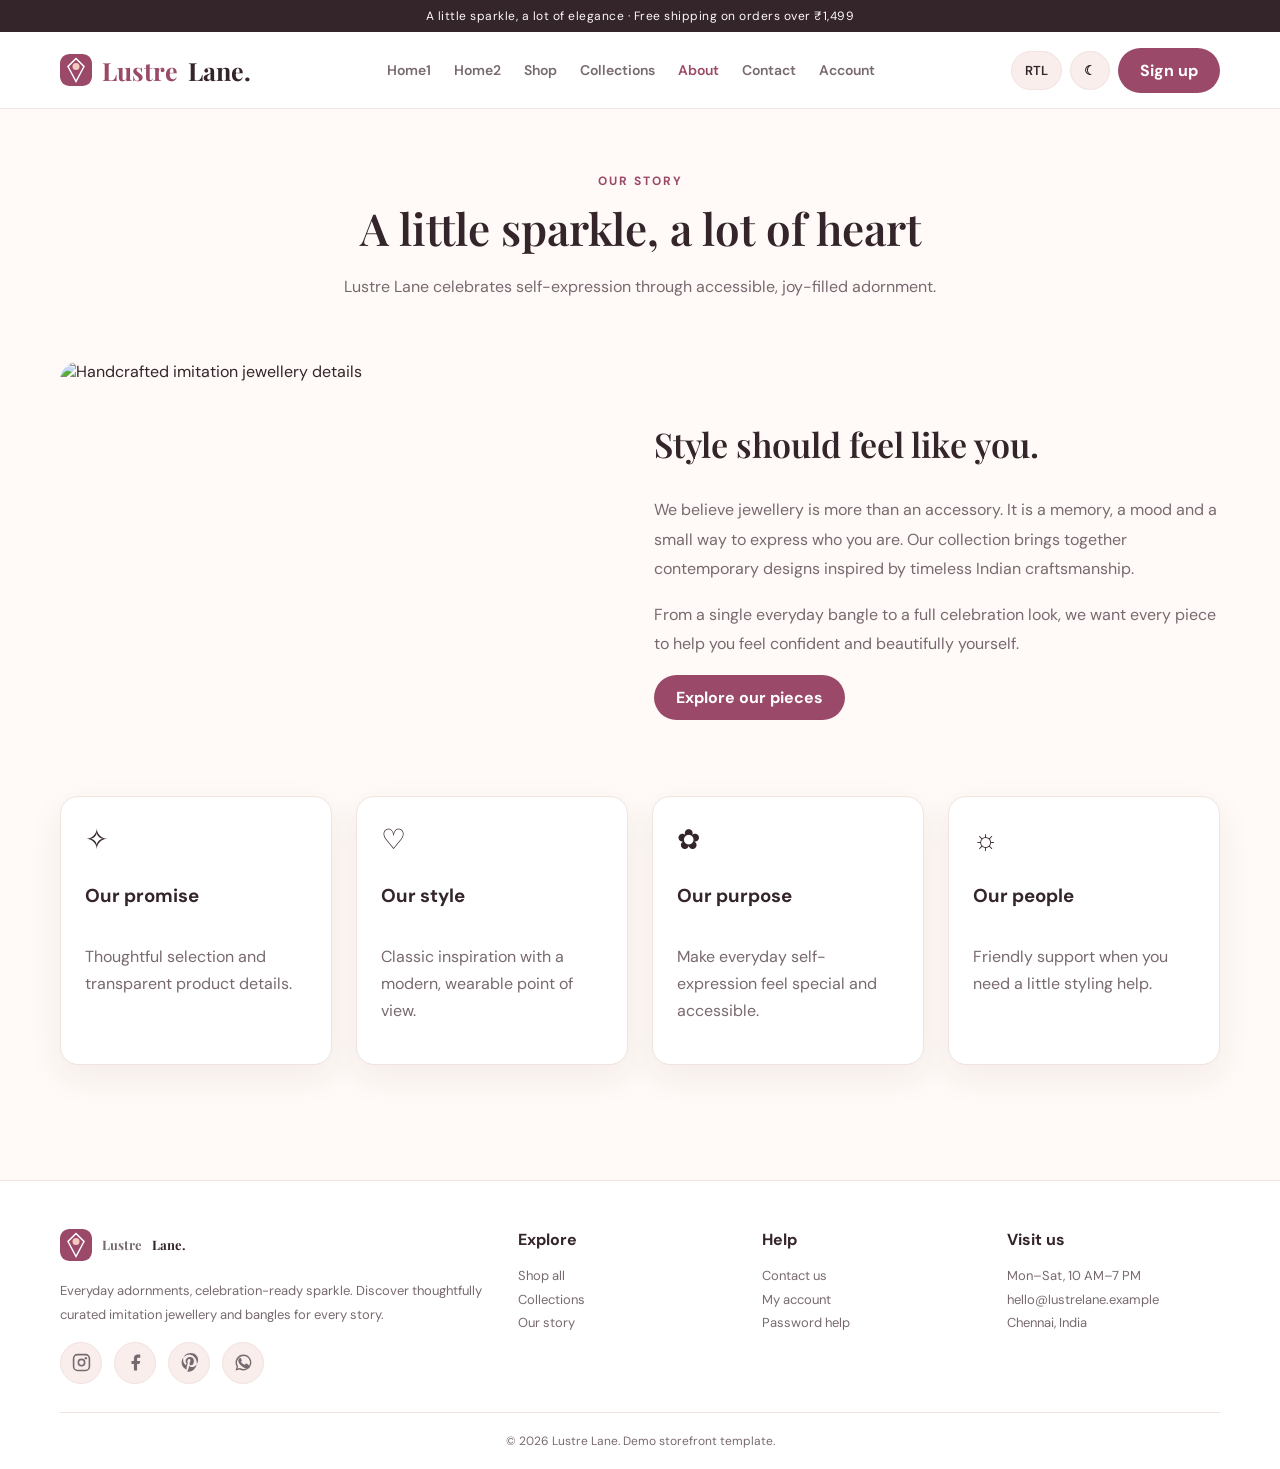
==== about.html @ f087c74b "Update storefront: fix images, uniform CTA alignment, brand logo in nav/footer, dedicated auth pages" ====
<!doctype html>
<html lang="en" dir="ltr">
<head>
  <meta charset="utf-8">
  <meta name="viewport" content="width=device-width,initial-scale=1">
  <meta name="description" content="Lustre Lane imitation jewellery and bangles boutique">
  <title>About | Lustre Lane</title>
  <link rel="icon" href="assets/favicon.svg" type="image/svg+xml">
  <link rel="stylesheet" href="assets/style.css">
  <script defer src="assets/app.js"></script>
</head>
<body>
  <div class="topbar">A little sparkle, a lot of elegance · Free shipping on orders over ₹1,499</div>
  
  <header class="navbar">
    <div class="container navinner">
      <a class="logo" href="index.html">
        <img src="assets/favicon.svg" alt="Lustre Lane logo" class="brandlogo">Lustre <span>Lane.</span>
      </a>
      <nav class="navlinks">
        <a class="" href="index.html">Home1</a>
        <a class="" href="home2.html">Home2</a>
        <a class="" href="shop.html">Shop</a>
        <a class="" href="collections.html">Collections</a>
        <a class="active" href="about.html">About</a>
        <a class="" href="contact.html">Contact</a>
        <a href="login.html">Account</a>
      </nav>
      <div class="navtools">
        <button class="iconbtn" onclick="toggleRTL()" data-rtl-label>RTL</button>
        <button class="iconbtn" onclick="toggleTheme()" aria-label="Toggle theme" data-theme-icon>☾</button>
        <a class="btn" href="signup.html">Sign up</a>
      </div>
    </div>
  </header>

  <div class="pagehead container">
    <span class="eyebrow">Our story</span>
    <h1>A little sparkle, a lot of heart</h1>
    <p>Lustre Lane celebrates self-expression through accessible, joy-filled adornment.</p>
  </div>

  <main class="container section" style="padding-top:10px;">
    <div class="contentgrid">
      <img src="https://images.unsplash.com/photo-1596944924616-7b38e7cfac36?auto=format&fit=crop&w=1000&q=85" alt="Handcrafted imitation jewellery details">
      <div class="copy">
        <h2 style="font:600 34px 'Playfair Display'">Style should feel like you.</h2>
        <p>We believe jewellery is more than an accessory. It is a memory, a mood and a small way to express who you are. Our collection brings together contemporary designs inspired by timeless Indian craftsmanship.</p>
        <p>From a single everyday bangle to a full celebration look, we want every piece to help you feel confident and beautifully yourself.</p>
        <a class="btn" href="shop.html">Explore our pieces</a>
      </div>
    </div>

    <div class="features" style="margin-top:45px">
      <div class="feature">
        <div class="emoji">✧</div>
        <h3>Our promise</h3>
        <p>Thoughtful selection and transparent product details.</p>
      </div>
      <div class="feature">
        <div class="emoji">♡</div>
        <h3>Our style</h3>
        <p>Classic inspiration with a modern, wearable point of view.</p>
      </div>
      <div class="feature">
        <div class="emoji">✿</div>
        <h3>Our purpose</h3>
        <p>Make everyday self-expression feel special and accessible.</p>
      </div>
      <div class="feature">
        <div class="emoji">☼</div>
        <h3>Our people</h3>
        <p>Friendly support when you need a little styling help.</p>
      </div>
    </div>
  </main>

  <footer class="footer">
    <div class="container">
      <div class="footergrid">
        <div>
          <a class="logo" href="index.html">
            <img src="assets/favicon.svg" alt="Lustre Lane logo" class="brandlogo">Lustre <span>Lane.</span>
          </a>
          <p>Everyday adornments, celebration-ready sparkle. Discover thoughtfully curated imitation jewellery and bangles for every story.</p>
          <div class="social-icons" style="margin-top:16px;">
            <a class="social-icon-btn" href="https://instagram.com" target="_blank" rel="noopener" aria-label="Instagram" title="Instagram">
              <svg viewBox="0 0 24 24"><rect x="2" y="2" width="20" height="20" rx="5" ry="5" fill="none" stroke="currentColor" stroke-width="2"/><circle cx="12" cy="12" r="4" fill="none" stroke="currentColor" stroke-width="2"/><circle cx="17.5" cy="6.5" r="1.5" fill="currentColor"/></svg>
            </a>
            <a class="social-icon-btn" href="https://facebook.com" target="_blank" rel="noopener" aria-label="Facebook" title="Facebook">
              <svg viewBox="0 0 24 24"><path d="M18 2h-3a5 5 0 0 0-5 5v3H7v4h3v8h4v-8h3l1-4h-4V7a1 1 0 0 1 1-1h3z"/></svg>
            </a>
            <a class="social-icon-btn" href="https://pinterest.com" target="_blank" rel="noopener" aria-label="Pinterest" title="Pinterest">
              <svg viewBox="0 0 24 24"><path d="M12 2a10 10 0 0 0-3.6 19.3c-.1-.8-.2-2.1 0-3l1.4-6s-.4-.7-.4-1.8c0-1.7 1-3 2.2-3 1 0 1.5.8 1.5 1.8 0 1-.7 2.6-1 4-.3 1.2.6 2.2 1.8 2.2 2.1 0 3.7-2.2 3.7-5.5 0-2.9-2.1-4.9-5-4.9-3.4 0-5.5 2.5-5.5 5.2 0 1 .4 2.1 1 2.7.1.1.1.2.1.3-.1.4-.3 1.3-.4 1.5-.1.3-.3.4-.6.3-2-.9-3.2-3.8-3.2-6.2 0-4.6 3.4-8.8 9.7-8.8 5.1 0 9.1 3.6 9.1 8.5 0 5.1-3.2 9.2-7.7 9.2-1.5 0-2.9-.8-3.4-1.7l-.9 3.5c-.3 1.3-1.2 2.9-1.8 3.9A10 10 0 1 0 12 2z"/></svg>
            </a>
            <a class="social-icon-btn" href="https://whatsapp.com" target="_blank" rel="noopener" aria-label="WhatsApp" title="WhatsApp">
              <svg viewBox="0 0 24 24"><path d="M17.5 14.4c-.3-.2-1.8-.9-2.1-1-.3-.1-.5-.2-.7.2-.2.3-.8 1-.9 1.2-.2.2-.3.2-.6.1s-1.3-.5-2.5-1.5c-.9-.8-1.5-1.8-1.7-2.1-.2-.3 0-.5.1-.6.1-.1.3-.3.4-.5.1-.2.2-.3.3-.5.1-.2 0-.4 0-.5s-.7-1.7-1-2.3c-.3-.6-.5-.5-.7-.5h-.6c-.2 0-.6.1-.9.4s-1.2 1.2-1.2 2.9c0 1.7 1.2 3.4 1.4 3.6.2.2 2.4 3.7 5.9 5.2.8.4 1.5.6 2 .7.8.3 1.6.2 2.2.1.7-.1 2.1-.9 2.4-1.7.3-.8.3-1.6.2-1.7-.1-.2-.3-.3-.6-.5z"/><path d="M12 2a10 10 0 0 0-8.6 15.1L2 22l5-1.3A10 10 0 1 0 12 2zm0 18.2a8.2 8.2 0 0 1-4.2-1.2l-.3-.2-3.1.8.8-3-.2-.3A8.2 8.2 0 1 1 12 20.2z"/></svg>
            </a>
          </div>
        </div>
        <div>
          <h4>Explore</h4>
          <p><a href="shop.html">Shop all</a><br><a href="collections.html">Collections</a><br><a href="about.html">Our story</a></p>
        </div>
        <div>
          <h4>Help</h4>
          <p><a href="contact.html">Contact us</a><br><a href="login.html">My account</a><br><a href="forgot-password.html">Password help</a></p>
        </div>
        <div>
          <h4>Visit us</h4>
          <p>Mon–Sat, 10 AM–7 PM<br>hello@lustrelane.example<br>Chennai, India</p>
        </div>
      </div>
      <div class="copyright">© 2026 Lustre Lane. Demo storefront template.</div>
    </div>
  </footer>
</body>
</html>
---- assets/style.css ----
@import url('https://fonts.googleapis.com/css2?family=DM+Sans:wght@400;500;600;700&family=Playfair+Display:wght@500;600;700&display=swap');

:root {
  --bg: #fffaf7;
  --surface: #ffffff;
  --text: #34252b;
  --muted: #786970;
  --brand: #9b4968;
  --brand2: #d18b78;
  --line: #f0e3e0;
  --soft: #f9eeeb;
  --shadow: 0 12px 35px #5b283012;
}

[data-theme="dark"] {
  --bg: #171316;
  --surface: #241d22;
  --text: #fff3f0;
  --muted: #c7b6bd;
  --brand: #e39ab5;
  --brand2: #e7ad91;
  --line: #40323a;
  --soft: #33262e;
  --shadow: 0 12px 35px #00000050;
}

* {
  box-sizing: border-box;
}

html {
  scroll-behavior: smooth;
}

body {
  margin: 0;
  background: var(--bg);
  color: var(--text);
  font-family: 'DM Sans', sans-serif;
  transition: background-color .25s, color .25s;
}

a {
  color: inherit;
  text-decoration: none;
}

img {
  max-width: 100%;
  display: block;
}

button, input, textarea, select {
  font: inherit;
}

button, .btn {
  cursor: pointer;
  border: 0;
  border-radius: 999px;
  padding: 12px 22px;
  background: var(--brand);
  color: white;
  font-weight: 700;
  display: inline-flex;
  align-items: center;
  justify-content: center;
  gap: 8px;
  transition: all .2s ease;
  text-decoration: none;
}

button:hover, .btn:hover {
  opacity: .93;
  transform: translateY(-1px);
}

.btn.alt {
  background: var(--soft);
  color: var(--text);
  border: 1px solid var(--line);
}

.btn.outline {
  background: transparent;
  color: var(--brand);
  border: 1px solid var(--brand);
}

.btn.outline:hover {
  background: var(--brand);
  color: white;
}

.btn.btn-sm {
  padding: 8px 18px;
  font-size: 13px;
}

.container {
  width: min(1160px, 92%);
  margin: auto;
}

.topbar {
  background: var(--text);
  color: var(--bg);
  text-align: center;
  padding: 8px;
  font-size: 12px;
  letter-spacing: .5px;
}

/* Navbar */
.navbar {
  position: sticky;
  top: 0;
  z-index: 10;
  background: var(--surface);
  border-bottom: 1px solid var(--line);
  backdrop-filter: blur(10px);
}

.navinner {
  min-height: 76px;
  display: flex;
  align-items: center;
  justify-content: space-between;
  gap: 20px;
}

.logo {
  font: 700 25px 'Playfair Display', serif;
  color: var(--brand);
  white-space: nowrap;
  display: inline-flex;
  align-items: center;
  gap: 10px;
  text-decoration: none;
}

.logo span {
  color: var(--text);
}

.brandlogo {
  width: 32px;
  height: 32px;
  border-radius: 8px;
  display: inline-block;
  vertical-align: middle;
  flex-shrink: 0;
  object-fit: contain;
}

.navlinks {
  display: flex;
  align-items: center;
  gap: 23px;
  flex-wrap: wrap;
}

.navlinks a {
  font-size: 14px;
  color: var(--muted);
  font-weight: 600;
  transition: color .2s;
}

.navlinks a:hover, .navlinks a.active {
  color: var(--brand);
}

.navtools {
  display: flex;
  gap: 8px;
  align-items: center;
}

.iconbtn {
  background: var(--soft);
  color: var(--text);
  border: 1px solid var(--line);
  padding: 10px 13px;
  border-radius: 999px;
  cursor: pointer;
  display: inline-flex;
  align-items: center;
  justify-content: center;
  font-weight: 600;
  font-size: 13px;
  transition: all .2s;
}

.iconbtn:hover {
  background: var(--brand);
  color: white;
  border-color: var(--brand);
}

/* Hero */
.hero {
  display: grid;
  grid-template-columns: 1.03fr .97fr;
  gap: 45px;
  align-items: center;
  padding: 62px 0;
}

.eyebrow {
  color: var(--brand);
  font-size: 12px;
  font-weight: 700;
  letter-spacing: 2px;
  text-transform: uppercase;
  display: inline-block;
}

.hero h1 {
  font: 600 clamp(42px, 5vw, 68px)/1.08 'Playfair Display', serif;
  margin: 15px 0;
}

.hero p {
  color: var(--muted);
  line-height: 1.8;
  max-width: 510px;
}

.heroimg {
  height: 520px;
  object-fit: cover;
  width: 100%;
  border-radius: 48% 48% 18px 18px;
  box-shadow: var(--shadow);
}

.heroactions {
  display: flex;
  gap: 12px;
  flex-wrap: wrap;
  margin-top: 25px;
}

.section {
  padding: 65px 0;
}

.sectionhead {
  text-align: center;
  margin-bottom: 32px;
}

.sectionhead h2, .pagehead h1 {
  font: 600 clamp(30px, 4vw, 44px) 'Playfair Display', serif;
  margin: 8px 0;
}

.sectionhead p, .pagehead p {
  color: var(--muted);
  line-height: 1.7;
}

/* Card Grids */
.categories, .products, .features, .testimonials {
  display: grid;
  grid-template-columns: repeat(4, 1fr);
  gap: 24px;
}

/* Base Card Styling with Uniform Flex Alignment */
.category, .product, .feature, .quote, .panel {
  background: var(--surface);
  border: 1px solid var(--line);
  border-radius: 18px;
  overflow: hidden;
  box-shadow: var(--shadow);
  display: flex;
  flex-direction: column;
  height: 100%;
  transition: transform .25s ease, box-shadow .25s ease, border-color .25s ease;
}

.category:hover, .product:hover, .feature:hover, .quote:hover {
  transform: translateY(-4px);
  box-shadow: 0 16px 36px #5b283018;
  border-color: color-mix(in srgb, var(--brand) 30%, var(--line));
}

[data-theme="dark"] .category:hover,
[data-theme="dark"] .product:hover,
[data-theme="dark"] .feature:hover,
[data-theme="dark"] .quote:hover {
  box-shadow: 0 16px 36px #00000060;
}

/* Category Card */
.category img {
  height: 220px;
  width: 100%;
  object-fit: cover;
  flex-shrink: 0;
}

.category div {
  padding: 20px;
  display: flex;
  flex-direction: column;
  flex: 1;
}

.category h3 {
  font: 600 20px 'Playfair Display', serif;
  margin: 0 0 8px;
  color: var(--text);
}

.category p {
  color: var(--muted);
  font-size: 13px;
  margin: 0 0 14px;
}

/* Product Card */
.product img {
  height: 240px;
  width: 100%;
  object-fit: cover;
  flex-shrink: 0;
}

.productbody {
  padding: 20px;
  display: flex;
  flex-direction: column;
  flex: 1;
}

.productbody .tag {
  align-self: flex-start;
  margin-bottom: 10px;
}

.productbody h3 {
  font: 600 19px 'Playfair Display', serif;
  margin: 0 0 6px;
  color: var(--text);
  line-height: 1.3;
  min-height: 48px;
}

.productbody p {
  color: var(--muted);
  font-size: 13px;
  margin: 0 0 14px;
  line-height: 1.5;
}

/* Uniform Card CTA Buttons */
.productfoot {
  margin-top: auto;
  display: flex;
  justify-content: space-between;
  align-items: center;
  padding-top: 14px;
  border-top: 1px solid var(--line);
  gap: 10px;
}

.price {
  color: var(--brand);
  font-weight: 700;
  font-size: 16px;
  margin: 0;
}

.card-cta, .productfoot .textlink, .productfoot .btn, .category .card-cta, .category p.card-cta {
  margin-top: auto;
  margin-bottom: 0;
  display: inline-flex;
  align-items: center;
  justify-content: center;
  gap: 6px;
  padding: 9px 18px;
  border-radius: 999px;
  background: var(--soft);
  color: var(--brand);
  border: 1px solid var(--line);
  font-size: 13px;
  font-weight: 700;
  white-space: nowrap;
  text-decoration: none;
  transition: all .2s ease;
  cursor: pointer;
  width: fit-content;
}

.card-cta:hover, .productfoot .textlink:hover, .productfoot .btn:hover, .category:hover .card-cta, .category:hover p.card-cta {
  background: var(--brand);
  color: #ffffff;
  border-color: var(--brand);
  transform: translateY(-1px);
}

.tag {
  font-size: 11px;
  font-weight: 700;
  background: var(--soft);
  color: var(--brand);
  padding: 5px 11px;
  border-radius: 30px;
  border: 1px solid var(--line);
}

.banner {
  padding: 55px;
  border-radius: 24px;
  background: linear-gradient(110deg, #6d344d, #b76e79);
  color: white;
  display: flex;
  align-items: center;
  justify-content: space-between;
  gap: 25px;
}

.banner p {
  color: #f8e9ec;
}

.banner .btn {
  background: white;
  color: #78384f;
}

.banner .btn:hover {
  background: #fdf5f6;
  color: #63253a;
}

.feature {
  padding: 24px;
}

.feature .emoji {
  font-size: 28px;
  margin-bottom: 6px;
}

.feature p, .quote p {
  color: var(--muted);
  line-height: 1.7;
}

.quote {
  padding: 24px;
}

.pagehead {
  text-align: center;
  padding: 60px 0 35px;
}

.contentgrid {
  display: grid;
  grid-template-columns: repeat(2, 1fr);
  gap: 28px;
  align-items: center;
}

.contentgrid img {
  height: 390px;
  width: 100%;
  object-fit: cover;
  border-radius: 20px;
}

.copy p {
  color: var(--muted);
  line-height: 1.85;
}

/* Authentication Page Dedicated Layout (No navbar/footer) */
.auth-page {
  min-height: 100vh;
  display: flex;
  flex-direction: column;
  justify-content: space-between;
  padding: 30px 20px;
}

.auth-nav {
  display: flex;
  align-items: center;
  justify-content: space-between;
  max-width: 560px;
  margin: 0 auto;
  width: 100%;
}

.auth-back-link {
  display: inline-flex;
  align-items: center;
  gap: 6px;
  color: var(--muted);
  font-size: 14px;
  font-weight: 600;
  padding: 6px 12px;
  border-radius: 999px;
  transition: all .2s;
}

.auth-back-link:hover {
  color: var(--brand);
  background: var(--soft);
}

.auth-center {
  width: 100%;
  max-width: 520px;
  margin: 20px auto;
}

.auth-brand-logo {
  text-align: center;
  margin-bottom: 24px;
}

.auth-brand-logo .logo {
  font-size: 28px;
}

.auth-brand-logo .brandlogo {
  width: 40px;
  height: 40px;
}

.auth-footer {
  text-align: center;
  color: var(--muted);
  font-size: 12px;
  padding-top: 15px;
}

/* Forms */
.formwrap {
  max-width: 520px;
  margin: 20px auto 75px;
  padding: 34px;
  background: var(--surface);
  border: 1px solid var(--line);
  border-radius: 20px;
  box-shadow: var(--shadow);
}

.formwrap h2 {
  font: 600 30px 'Playfair Display', serif;
  margin-top: 0;
  margin-bottom: 12px;
}

.field {
  margin: 16px 0;
}

.field label {
  display: block;
  font-size: 13px;
  font-weight: 700;
  margin-bottom: 7px;
}

.field input, .field textarea, .field select {
  width: 100%;
  padding: 13px 14px;
  border-radius: 10px;
  border: 1px solid var(--line);
  background: var(--bg);
  color: var(--text);
  outline: none;
  transition: border-color .2s, box-shadow .2s;
}

.field input:focus, .field textarea:focus, .field select:focus {
  border-color: var(--brand);
  box-shadow: 0 0 0 3px color-mix(in srgb, var(--brand) 15%, transparent);
}

.passwordbox {
  display: flex;
  position: relative;
}

.passwordbox input {
  padding-right: 54px;
}

.eye {
  position: absolute;
  right: 8px;
  top: 7px;
  padding: 7px 10px;
  background: transparent;
  color: var(--muted);
  border: 0;
  cursor: pointer;
}

[dir=rtl] .passwordbox input {
  padding-right: 14px;
  padding-left: 54px;
}

[dir=rtl] .eye {
  right: auto;
  left: 8px;
}

.formrow {
  display: flex;
  justify-content: space-between;
  align-items: center;
  gap: 10px;
  font-size: 13px;
  color: var(--muted);
}

.formwrap .btn {
  width: 100%;
  margin-top: 15px;
}

.formnote {
  text-align: center;
  color: var(--muted);
  font-size: 13px;
  margin-top: 18px;
}

.formnote a, .textlink {
  color: var(--brand);
  font-weight: 700;
}

/* Contact Page Layout & Components */
.contact-grid {
  display: grid;
  grid-template-columns: 1fr 1.15fr;
  gap: 36px;
  align-items: stretch;
  margin-bottom: 50px;
}

.contact-info-card {
  background: var(--surface);
  border: 1px solid var(--line);
  border-radius: 20px;
  padding: 34px;
  box-shadow: var(--shadow);
  display: flex;
  flex-direction: column;
  justify-content: space-between;
  gap: 24px;
}

.contact-info-card h2 {
  font: 600 30px 'Playfair Display', serif;
  margin: 0 0 10px;
}

.contact-info-list {
  display: flex;
  flex-direction: column;
  gap: 20px;
}

.contact-info-item {
  display: flex;
  align-items: flex-start;
  gap: 16px;
}

.contact-info-icon {
  width: 44px;
  height: 44px;
  border-radius: 12px;
  background: var(--soft);
  color: var(--brand);
  display: flex;
  align-items: center;
  justify-content: center;
  flex-shrink: 0;
  border: 1px solid var(--line);
}

.contact-info-icon svg {
  width: 22px;
  height: 22px;
  fill: currentColor;
}

.contact-info-text h4 {
  margin: 0 0 4px;
  font-size: 16px;
  color: var(--text);
}

.contact-info-text p, .contact-info-text a {
  margin: 0;
  color: var(--muted);
  font-size: 14px;
  line-height: 1.6;
}

.contact-info-text a:hover {
  color: var(--brand);
}

/* Social Media Icons */
.social-group {
  border-top: 1px solid var(--line);
  padding-top: 22px;
}

.social-group h4 {
  margin: 0 0 12px;
  font-size: 15px;
  color: var(--text);
}

.social-icons {
  display: flex;
  gap: 12px;
  flex-wrap: wrap;
  align-items: center;
}

.social-icon-btn {
  width: 42px;
  height: 42px;
  border-radius: 50%;
  background: var(--soft);
  color: var(--brand);
  border: 1px solid var(--line);
  display: inline-flex;
  align-items: center;
  justify-content: center;
  transition: all .25s ease;
  text-decoration: none;
}

.social-icon-btn svg {
  width: 19px;
  height: 19px;
  fill: currentColor;
  transition: transform .2s ease;
}

.social-icon-btn:hover {
  background: var(--brand);
  color: #ffffff;
  border-color: var(--brand);
  transform: translateY(-2px);
  box-shadow: 0 6px 16px #5b283025;
}

.social-icon-btn:hover svg {
  transform: scale(1.1);
}

/* Map Section */
.map-card {
  background: var(--surface);
  border: 1px solid var(--line);
  border-radius: 20px;
  padding: 34px;
  box-shadow: var(--shadow);
  margin-bottom: 50px;
}

.map-header {
  display: flex;
  justify-content: space-between;
  align-items: center;
  flex-wrap: wrap;
  gap: 16px;
  margin-bottom: 22px;
}

.map-header h2 {
  font: 600 28px 'Playfair Display', serif;
  margin: 6px 0;
}

.map-header p {
  color: var(--muted);
  margin: 0;
  font-size: 14px;
}

.map-frame-wrap {
  width: 100%;
  height: 390px;
  border-radius: 16px;
  overflow: hidden;
  border: 1px solid var(--line);
  background: var(--soft);
}

.map-frame-wrap iframe {
  width: 100%;
  height: 100%;
  border: 0;
  display: block;
}

/* Footer */
.footer {
  background: var(--surface);
  border-top: 1px solid var(--line);
  padding: 48px 0 20px;
  margin-top: 50px;
}

.footergrid {
  display: grid;
  grid-template-columns: 2fr 1fr 1fr 1fr;
  gap: 32px;
}

.footer p, .footer a {
  color: var(--muted);
  font-size: 13px;
  line-height: 1.8;
}

.footer a:hover {
  color: var(--brand);
}

.footer h4 {
  margin-top: 0;
  margin-bottom: 14px;
  font-size: 16px;
  color: var(--text);
}

.copyright {
  border-top: 1px solid var(--line);
  margin-top: 28px;
  padding-top: 20px;
  color: var(--muted);
  font-size: 12px;
  text-align: center;
}

.notice {
  padding: 12px;
  background: var(--soft);
  color: var(--brand);
  border-radius: 10px;
  font-size: 13px;
  display: none;
  margin-top: 12px;
}

.rtl-note {
  font-size: 12px;
  color: var(--muted);
}

/* Responsive adjustments */
@media(max-width: 850px) {
  .navinner {
    padding: 14px 0;
    flex-wrap: wrap;
  }
  .navlinks {
    order: 3;
    width: 100%;
    justify-content: center;
    gap: 15px;
  }
  .hero {
    grid-template-columns: 1fr;
    padding: 38px 0;
  }
  .heroimg {
    height: 380px;
  }
  .categories, .products, .features, .testimonials {
    grid-template-columns: repeat(2, 1fr);
  }
  .contact-grid {
    grid-template-columns: 1fr;
  }
  .footergrid {
    grid-template-columns: repeat(2, 1fr);
  }
}

@media(max-width: 520px) {
  .categories, .products, .features, .testimonials, .contentgrid, .footergrid {
    grid-template-columns: 1fr;
  }
  .banner {
    padding: 30px;
    display: block;
  }
  .navlinks {
    font-size: 12px;
  }
  .logo {
    font-size: 22px;
  }
  .navtools {
    margin-left: auto;
  }
  .heroimg {
    height: 320px;
  }
  .map-frame-wrap {
    height: 280px;
  }
}
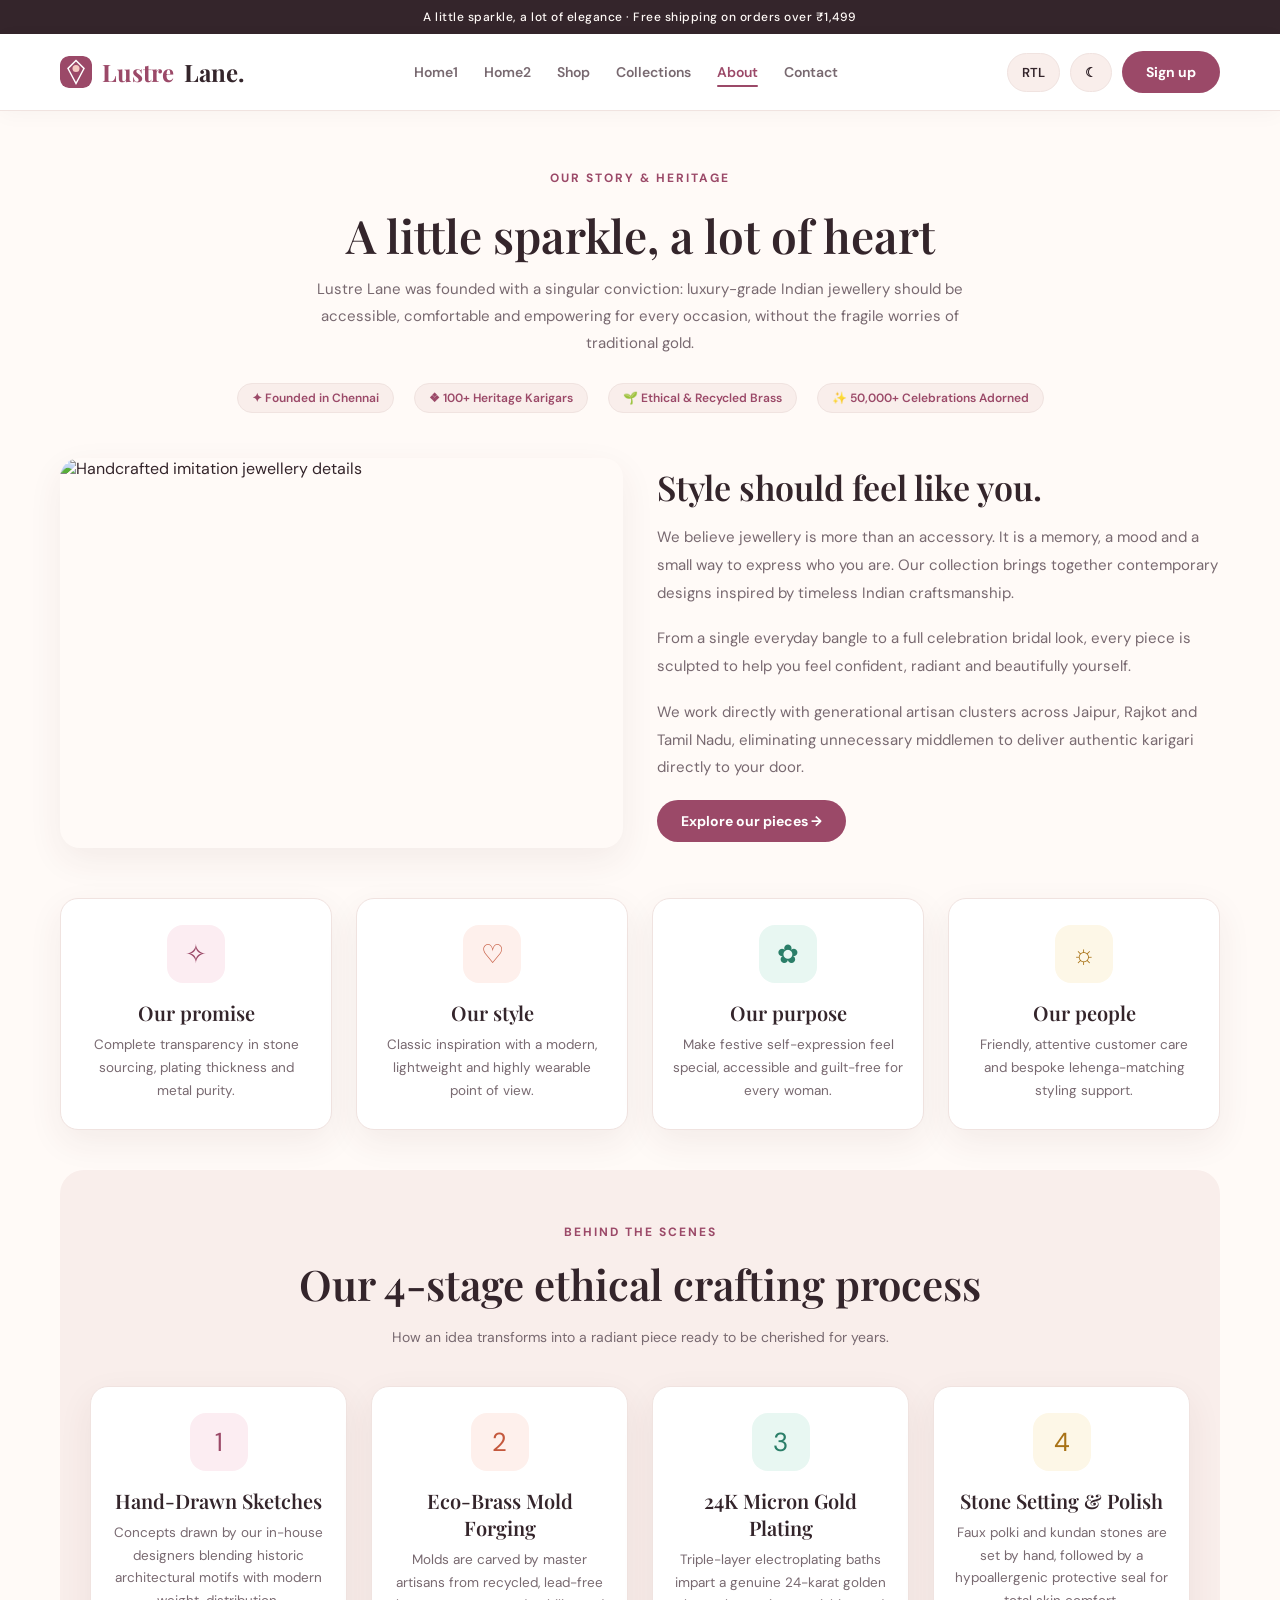
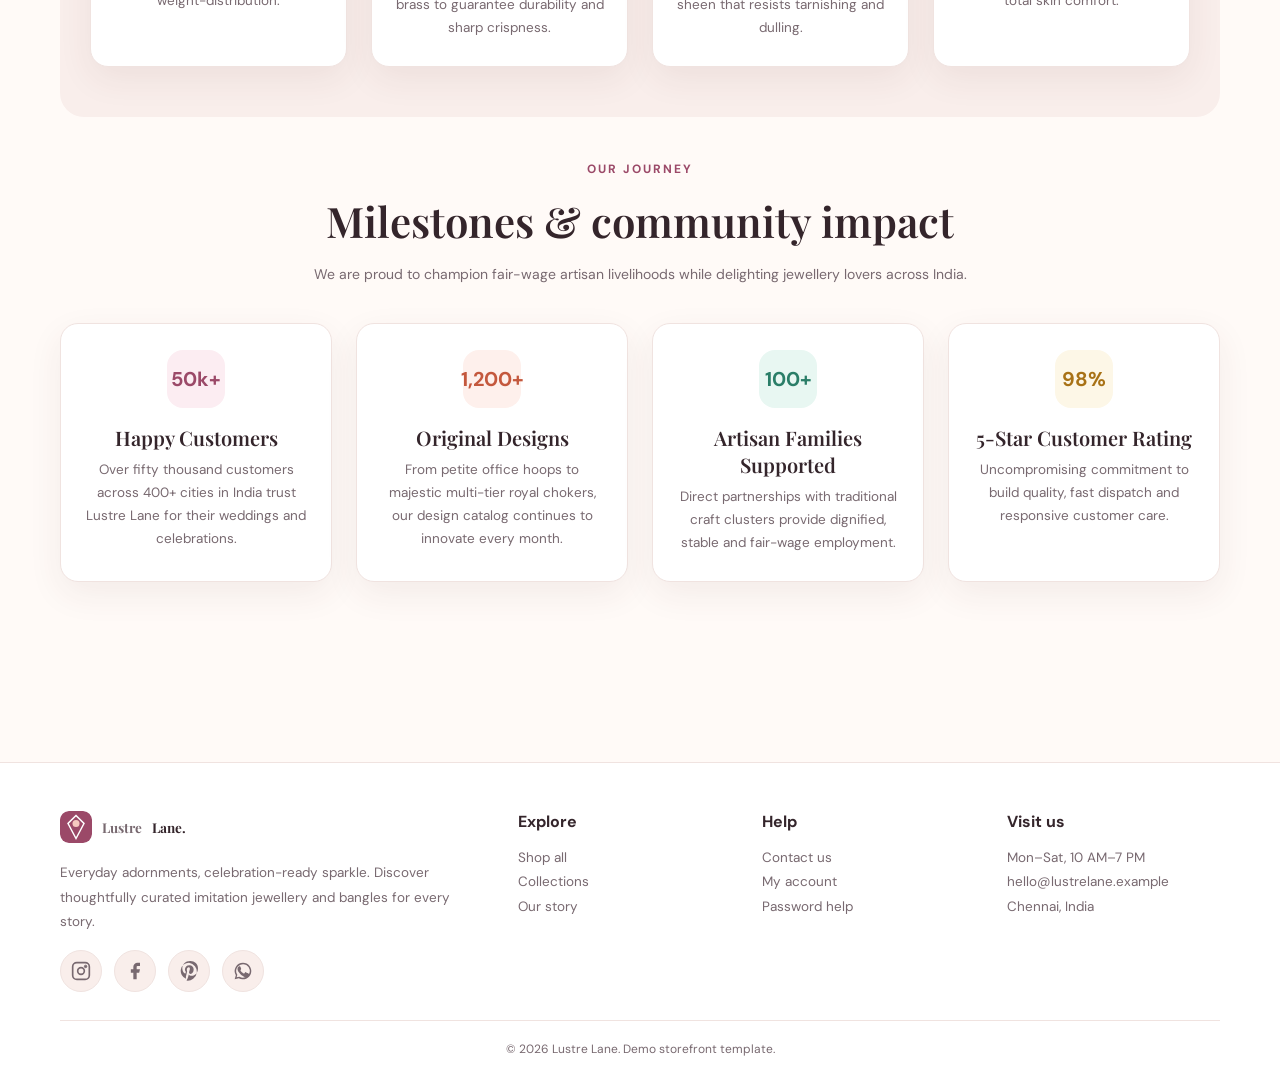
==== commit 2baea468: "Comprehensive storefront update: fix navigation, unique images, reviews with stars/avatars, dedicate" ====
--- a/about.html
+++ b/about.html
@@ -17,6 +17,15 @@
       <a class="logo" href="index.html">
         <img src="assets/favicon.svg" alt="Lustre Lane logo" class="brandlogo">Lustre <span>Lane.</span>
       </a>
+
+      <!-- Hamburger Menu Toggle (Point 19) -->
+      <button class="nav-toggle" aria-label="Toggle navigation" aria-expanded="false">
+        <span></span>
+        <span></span>
+        <span></span>
+      </button>
+
+      <!-- Navlinks: Removed Account page link (Point 1) -->
       <nav class="navlinks">
         <a class="" href="index.html">Home1</a>
         <a class="" href="home2.html">Home2</a>
@@ -24,8 +33,8 @@
         <a class="" href="collections.html">Collections</a>
         <a class="active" href="about.html">About</a>
         <a class="" href="contact.html">Contact</a>
-        <a href="login.html">Account</a>
       </nav>
+
       <div class="navtools">
         <button class="iconbtn" onclick="toggleRTL()" data-rtl-label>RTL</button>
         <button class="iconbtn" onclick="toggleTheme()" aria-label="Toggle theme" data-theme-icon>☾</button>
@@ -34,45 +43,117 @@
     </div>
   </header>
 
+  <!-- Hero Section with Sub-Context and Unified Width (Point 10) -->
   <div class="pagehead container">
-    <span class="eyebrow">Our story</span>
+    <span class="eyebrow">Our story & heritage</span>
     <h1>A little sparkle, a lot of heart</h1>
-    <p>Lustre Lane celebrates self-expression through accessible, joy-filled adornment.</p>
+    <p>Lustre Lane was founded with a singular conviction: luxury-grade Indian jewellery should be accessible, comfortable and empowering for every occasion, without the fragile worries of traditional gold.</p>
+    <div class="pagehead-stats">
+      <span class="pagehead-stat">✦ Founded in Chennai</span>
+      <span class="pagehead-stat">❖ 100+ Heritage Karigars</span>
+      <span class="pagehead-stat">🌱 Ethical & Recycled Brass</span>
+      <span class="pagehead-stat">✨ 50,000+ Celebrations Adorned</span>
+    </div>
   </div>
 
   <main class="container section" style="padding-top:10px;">
+    <!-- Story Content Grid -->
     <div class="contentgrid">
       <img src="https://images.unsplash.com/photo-1596944924616-7b38e7cfac36?auto=format&fit=crop&w=1000&q=85" alt="Handcrafted imitation jewellery details">
       <div class="copy">
-        <h2 style="font:600 34px 'Playfair Display'">Style should feel like you.</h2>
+        <h2>Style should feel like you.</h2>
         <p>We believe jewellery is more than an accessory. It is a memory, a mood and a small way to express who you are. Our collection brings together contemporary designs inspired by timeless Indian craftsmanship.</p>
-        <p>From a single everyday bangle to a full celebration look, we want every piece to help you feel confident and beautifully yourself.</p>
-        <a class="btn" href="shop.html">Explore our pieces</a>
+        <p>From a single everyday bangle to a full celebration bridal look, every piece is sculpted to help you feel confident, radiant and beautifully yourself.</p>
+        <p>We work directly with generational artisan clusters across Jaipur, Rajkot and Tamil Nadu, eliminating unnecessary middlemen to deliver authentic karigari directly to your door.</p>
+        <a class="btn" href="shop.html">Explore our pieces →</a>
       </div>
     </div>
 
-    <div class="features" style="margin-top:45px">
+    <!-- Core Brand Values with Distinct Icon Colors in Both Themes (Point 13) -->
+    <div class="features" style="margin-top:50px">
       <div class="feature">
-        <div class="emoji">✧</div>
+        <div class="emoji icon-style-1">✧</div>
         <h3>Our promise</h3>
-        <p>Thoughtful selection and transparent product details.</p>
+        <p>Complete transparency in stone sourcing, plating thickness and metal purity.</p>
       </div>
       <div class="feature">
-        <div class="emoji">♡</div>
+        <div class="emoji icon-style-2">♡</div>
         <h3>Our style</h3>
-        <p>Classic inspiration with a modern, wearable point of view.</p>
+        <p>Classic inspiration with a modern, lightweight and highly wearable point of view.</p>
       </div>
       <div class="feature">
-        <div class="emoji">✿</div>
+        <div class="emoji icon-style-3">✿</div>
         <h3>Our purpose</h3>
-        <p>Make everyday self-expression feel special and accessible.</p>
+        <p>Make festive self-expression feel special, accessible and guilt-free for every woman.</p>
       </div>
       <div class="feature">
-        <div class="emoji">☼</div>
+        <div class="emoji icon-style-4">☼</div>
         <h3>Our people</h3>
-        <p>Friendly support when you need a little styling help.</p>
+        <p>Friendly, attentive customer care and bespoke lehenga-matching styling support.</p>
       </div>
     </div>
+
+    <!-- RELEVANT SECTION 1 (Point 14): Our 4-Stage Ethical Crafting Process -->
+    <section class="section" style="background:var(--soft);border-radius:24px;padding:50px 30px;margin-top:40px;">
+      <div class="sectionhead">
+        <span class="eyebrow">Behind the scenes</span>
+        <h2>Our 4-stage ethical crafting process</h2>
+        <p>How an idea transforms into a radiant piece ready to be cherished for years.</p>
+      </div>
+      <div class="features">
+        <div class="feature" style="background:var(--surface);">
+          <div class="emoji icon-style-1">1</div>
+          <h3>Hand-Drawn Sketches</h3>
+          <p>Concepts drawn by our in-house designers blending historic architectural motifs with modern weight-distribution.</p>
+        </div>
+        <div class="feature" style="background:var(--surface);">
+          <div class="emoji icon-style-2">2</div>
+          <h3>Eco-Brass Mold Forging</h3>
+          <p>Molds are carved by master artisans from recycled, lead-free brass to guarantee durability and sharp crispness.</p>
+        </div>
+        <div class="feature" style="background:var(--surface);">
+          <div class="emoji icon-style-3">3</div>
+          <h3>24K Micron Gold Plating</h3>
+          <p>Triple-layer electroplating baths impart a genuine 24-karat golden sheen that resists tarnishing and dulling.</p>
+        </div>
+        <div class="feature" style="background:var(--surface);">
+          <div class="emoji icon-style-4">4</div>
+          <h3>Stone Setting & Polish</h3>
+          <p>Faux polki and kundan stones are set by hand, followed by a hypoallergenic protective seal for total skin comfort.</p>
+        </div>
+      </div>
+    </section>
+
+    <!-- RELEVANT SECTION 2 (Point 14): Milestones & Artisan Collective -->
+    <section class="section" style="padding-top:40px;">
+      <div class="sectionhead">
+        <span class="eyebrow">Our journey</span>
+        <h2>Milestones & community impact</h2>
+        <p>We are proud to champion fair-wage artisan livelihoods while delighting jewellery lovers across India.</p>
+      </div>
+      <div class="features">
+        <div class="feature">
+          <div class="emoji icon-style-1" style="font-weight:700;font-size:20px;">50k+</div>
+          <h3>Happy Customers</h3>
+          <p>Over fifty thousand customers across 400+ cities in India trust Lustre Lane for their weddings and celebrations.</p>
+        </div>
+        <div class="feature">
+          <div class="emoji icon-style-2" style="font-weight:700;font-size:20px;">1,200+</div>
+          <h3>Original Designs</h3>
+          <p>From petite office hoops to majestic multi-tier royal chokers, our design catalog continues to innovate every month.</p>
+        </div>
+        <div class="feature">
+          <div class="emoji icon-style-3" style="font-weight:700;font-size:20px;">100+</div>
+          <h3>Artisan Families Supported</h3>
+          <p>Direct partnerships with traditional craft clusters provide dignified, stable and fair-wage employment.</p>
+        </div>
+        <div class="feature">
+          <div class="emoji icon-style-4" style="font-weight:700;font-size:20px;">98%</div>
+          <h3>5-Star Customer Rating</h3>
+          <p>Uncompromising commitment to build quality, fast dispatch and responsive customer care.</p>
+        </div>
+      </div>
+    </section>
   </main>
 
   <footer class="footer">
@@ -85,7 +166,7 @@
           <p>Everyday adornments, celebration-ready sparkle. Discover thoughtfully curated imitation jewellery and bangles for every story.</p>
           <div class="social-icons" style="margin-top:16px;">
             <a class="social-icon-btn" href="https://instagram.com" target="_blank" rel="noopener" aria-label="Instagram" title="Instagram">
-              <svg viewBox="0 0 24 24"><rect x="2" y="2" width="20" height="20" rx="5" ry="5" fill="none" stroke="currentColor" stroke-width="2"/><circle cx="12" cy="12" r="4" fill="none" stroke="currentColor" stroke-width="2"/><circle cx="17.5" cy="6.5" r="1.5" fill="currentColor"/></svg>
+              <svg class="stroke-svg" viewBox="0 0 24 24"><rect x="2" y="2" width="20" height="20" rx="5" ry="5" stroke-width="2"/><circle cx="12" cy="12" r="4" stroke-width="2"/><circle cx="17.5" cy="6.5" r="1.5" fill="currentColor"/></svg>
             </a>
             <a class="social-icon-btn" href="https://facebook.com" target="_blank" rel="noopener" aria-label="Facebook" title="Facebook">
               <svg viewBox="0 0 24 24"><path d="M18 2h-3a5 5 0 0 0-5 5v3H7v4h3v8h4v-8h3l1-4h-4V7a1 1 0 0 1 1-1h3z"/></svg>
--- a/assets/style.css
+++ b/assets/style.css
@@ -10,6 +10,17 @@
   --line: #f0e3e0;
   --soft: #f9eeeb;
   --shadow: 0 12px 35px #5b283012;
+  --star: #f59e0b;
+  
+  /* Distinct icon colors for Light Theme */
+  --icon-1: #9b4968;
+  --icon-1-bg: #fcedf2;
+  --icon-2: #c4583d;
+  --icon-2-bg: #fef0ec;
+  --icon-3: #2a7e68;
+  --icon-3-bg: #e8f7f2;
+  --icon-4: #a87216;
+  --icon-4-bg: #fdf7e7;
 }
 
 [data-theme="dark"] {
@@ -21,7 +32,18 @@
   --brand2: #e7ad91;
   --line: #40323a;
   --soft: #33262e;
-  --shadow: 0 12px 35px #00000050;
+  --shadow: 0 12px 35px #00000055;
+  --star: #fbbf24;
+  
+  /* Distinct icon colors for Dark Theme */
+  --icon-1: #f49cb8;
+  --icon-1-bg: #4a1b2d;
+  --icon-2: #ff9d82;
+  --icon-2-bg: #522317;
+  --icon-3: #6ee0be;
+  --icon-3-bg: #123d32;
+  --icon-4: #ffd269;
+  --icon-4-bg: #4a380e;
 }
 
 * {
@@ -37,7 +59,7 @@
   background: var(--bg);
   color: var(--text);
   font-family: 'DM Sans', sans-serif;
-  transition: background-color .25s, color .25s;
+  transition: background-color .25s ease, color .25s ease;
 }
 
 a {
@@ -58,7 +80,7 @@
   cursor: pointer;
   border: 0;
   border-radius: 999px;
-  padding: 12px 22px;
+  padding: 12px 24px;
   background: var(--brand);
   color: white;
   font-weight: 700;
@@ -68,6 +90,8 @@
   gap: 8px;
   transition: all .2s ease;
   text-decoration: none;
+  font-size: 14px;
+  white-space: nowrap;
 }
 
 button:hover, .btn:hover {
@@ -79,6 +103,10 @@
   background: var(--soft);
   color: var(--text);
   border: 1px solid var(--line);
+}
+
+.btn.alt:hover {
+  background: var(--line);
 }
 
 .btn.outline {
@@ -106,31 +134,15 @@
   background: var(--text);
   color: var(--bg);
   text-align: center;
-  padding: 8px;
+  padding: 9px 12px;
   font-size: 12px;
   letter-spacing: .5px;
-}
-
-/* Navbar */
-.navbar {
-  position: sticky;
-  top: 0;
-  z-index: 10;
-  background: var(--surface);
-  border-bottom: 1px solid var(--line);
-  backdrop-filter: blur(10px);
-}
-
-.navinner {
-  min-height: 76px;
-  display: flex;
-  align-items: center;
-  justify-content: space-between;
-  gap: 20px;
-}
-
+  font-weight: 500;
+}
+
+/* Unified Brand Logo & Sizing Across Navbar and Footer */
 .logo {
-  font: 700 25px 'Playfair Display', serif;
+  font: 700 24px 'Playfair Display', serif;
   color: var(--brand);
   white-space: nowrap;
   display: inline-flex;
@@ -153,27 +165,58 @@
   object-fit: contain;
 }
 
+/* Navbar */
+.navbar {
+  position: sticky;
+  top: 0;
+  z-index: 100;
+  background: var(--surface);
+  border-bottom: 1px solid var(--line);
+  box-shadow: 0 4px 20px rgba(0, 0, 0, 0.03);
+}
+
+.navinner {
+  min-height: 76px;
+  display: flex;
+  align-items: center;
+  justify-content: space-between;
+  gap: 20px;
+  position: relative;
+}
+
 .navlinks {
   display: flex;
   align-items: center;
-  gap: 23px;
-  flex-wrap: wrap;
+  gap: 26px;
 }
 
 .navlinks a {
   font-size: 14px;
   color: var(--muted);
   font-weight: 600;
-  transition: color .2s;
+  transition: color .2s ease;
+  position: relative;
+  padding: 6px 0;
 }
 
 .navlinks a:hover, .navlinks a.active {
   color: var(--brand);
 }
 
+.navlinks a.active::after {
+  content: '';
+  position: absolute;
+  bottom: 0;
+  left: 0;
+  width: 100%;
+  height: 2px;
+  background: var(--brand);
+  border-radius: 2px;
+}
+
 .navtools {
   display: flex;
-  gap: 8px;
+  gap: 10px;
   align-items: center;
 }
 
@@ -181,7 +224,7 @@
   background: var(--soft);
   color: var(--text);
   border: 1px solid var(--line);
-  padding: 10px 13px;
+  padding: 10px 14px;
   border-radius: 999px;
   cursor: pointer;
   display: inline-flex;
@@ -198,13 +241,56 @@
   border-color: var(--brand);
 }
 
-/* Hero */
+/* Hamburger Toggle Button */
+.nav-toggle {
+  display: none;
+  background: var(--soft);
+  border: 1px solid var(--line);
+  color: var(--text);
+  border-radius: 10px;
+  width: 42px;
+  height: 42px;
+  cursor: pointer;
+  align-items: center;
+  justify-content: center;
+  flex-direction: column;
+  gap: 5px;
+  padding: 10px;
+  transition: all .2s ease;
+}
+
+.nav-toggle:hover {
+  background: var(--line);
+}
+
+.nav-toggle span {
+  display: block;
+  width: 22px;
+  height: 2px;
+  background: var(--text);
+  border-radius: 2px;
+  transition: transform .25s ease, opacity .25s ease;
+}
+
+.nav-toggle.active span:nth-child(1) {
+  transform: translateY(7px) rotate(45deg);
+}
+
+.nav-toggle.active span:nth-child(2) {
+  opacity: 0;
+}
+
+.nav-toggle.active span:nth-child(3) {
+  transform: translateY(-7px) rotate(-45deg);
+}
+
+/* Hero Section */
 .hero {
   display: grid;
-  grid-template-columns: 1.03fr .97fr;
+  grid-template-columns: 1.05fr .95fr;
   gap: 45px;
   align-items: center;
-  padding: 62px 0;
+  padding: 60px 0;
 }
 
 .eyebrow {
@@ -214,17 +300,19 @@
   letter-spacing: 2px;
   text-transform: uppercase;
   display: inline-block;
+  margin-bottom: 8px;
 }
 
 .hero h1 {
-  font: 600 clamp(42px, 5vw, 68px)/1.08 'Playfair Display', serif;
-  margin: 15px 0;
+  font: 600 clamp(38px, 4.8vw, 64px)/1.1 'Playfair Display', serif;
+  margin: 12px 0;
 }
 
 .hero p {
   color: var(--muted);
   line-height: 1.8;
-  max-width: 510px;
+  max-width: 520px;
+  font-size: 15px;
 }
 
 .heroimg {
@@ -237,9 +325,49 @@
 
 .heroactions {
   display: flex;
-  gap: 12px;
+  gap: 14px;
   flex-wrap: wrap;
+  align-items: center;
   margin-top: 25px;
+}
+
+/* Universal Pagehead / Hero For Non-Home Pages (Point 10) */
+.pagehead {
+  text-align: center;
+  padding: 55px 0 35px;
+  max-width: 860px;
+  margin: auto;
+}
+
+.pagehead h1 {
+  font: 600 clamp(32px, 4vw, 46px) 'Playfair Display', serif;
+  margin: 10px 0;
+}
+
+.pagehead p {
+  color: var(--muted);
+  line-height: 1.8;
+  font-size: 15px;
+  max-width: 680px;
+  margin: 0 auto 16px;
+}
+
+.pagehead-stats {
+  display: inline-flex;
+  gap: 20px;
+  flex-wrap: wrap;
+  justify-content: center;
+  margin-top: 10px;
+}
+
+.pagehead-stat {
+  font-size: 12px;
+  font-weight: 600;
+  color: var(--brand);
+  background: var(--soft);
+  padding: 6px 14px;
+  border-radius: 999px;
+  border: 1px solid var(--line);
 }
 
 .section {
@@ -248,17 +376,21 @@
 
 .sectionhead {
   text-align: center;
-  margin-bottom: 32px;
-}
-
-.sectionhead h2, .pagehead h1 {
-  font: 600 clamp(30px, 4vw, 44px) 'Playfair Display', serif;
+  margin-bottom: 36px;
+  max-width: 700px;
+  margin-left: auto;
+  margin-right: auto;
+}
+
+.sectionhead h2 {
+  font: 600 clamp(28px, 3.8vw, 42px) 'Playfair Display', serif;
   margin: 8px 0;
 }
 
-.sectionhead p, .pagehead p {
+.sectionhead p {
   color: var(--muted);
   line-height: 1.7;
+  font-size: 14px;
 }
 
 /* Card Grids */
@@ -268,8 +400,8 @@
   gap: 24px;
 }
 
-/* Base Card Styling with Uniform Flex Alignment */
-.category, .product, .feature, .quote, .panel {
+/* Base Card Styling & Alignment (Point 18: Card Headings Center Aligned) */
+.category, .product, .feature, .quote, .panel, .service-card, .sizing-card {
   background: var(--surface);
   border: 1px solid var(--line);
   border-radius: 18px;
@@ -281,7 +413,7 @@
   transition: transform .25s ease, box-shadow .25s ease, border-color .25s ease;
 }
 
-.category:hover, .product:hover, .feature:hover, .quote:hover {
+.category:hover, .product:hover, .feature:hover, .quote:hover, .service-card:hover, .sizing-card:hover {
   transform: translateY(-4px);
   box-shadow: 0 16px 36px #5b283018;
   border-color: color-mix(in srgb, var(--brand) 30%, var(--line));
@@ -290,7 +422,9 @@
 [data-theme="dark"] .category:hover,
 [data-theme="dark"] .product:hover,
 [data-theme="dark"] .feature:hover,
-[data-theme="dark"] .quote:hover {
+[data-theme="dark"] .quote:hover,
+[data-theme="dark"] .service-card:hover,
+[data-theme="dark"] .sizing-card:hover {
   box-shadow: 0 16px 36px #00000060;
 }
 
@@ -303,9 +437,11 @@
 }
 
 .category div {
-  padding: 20px;
+  padding: 22px 18px;
   display: flex;
   flex-direction: column;
+  align-items: center;
+  text-align: center;
   flex: 1;
 }
 
@@ -313,12 +449,16 @@
   font: 600 20px 'Playfair Display', serif;
   margin: 0 0 8px;
   color: var(--text);
+  text-align: center; /* Point 18 */
+  width: 100%;
 }
 
 .category p {
   color: var(--muted);
   font-size: 13px;
-  margin: 0 0 14px;
+  margin: 0 0 16px;
+  text-align: center;
+  line-height: 1.6;
 }
 
 /* Product Card */
@@ -330,14 +470,16 @@
 }
 
 .productbody {
-  padding: 20px;
+  padding: 22px 18px;
   display: flex;
   flex-direction: column;
+  align-items: center;
+  text-align: center;
   flex: 1;
 }
 
 .productbody .tag {
-  align-self: flex-start;
+  align-self: center;
   margin-bottom: 10px;
 }
 
@@ -345,15 +487,18 @@
   font: 600 19px 'Playfair Display', serif;
   margin: 0 0 6px;
   color: var(--text);
-  line-height: 1.3;
+  line-height: 1.35;
   min-height: 48px;
+  text-align: center; /* Point 18: Heading centered */
+  width: 100%;
 }
 
 .productbody p {
   color: var(--muted);
   font-size: 13px;
-  margin: 0 0 14px;
+  margin: 0 0 16px;
   line-height: 1.5;
+  text-align: center;
 }
 
 /* Uniform Card CTA Buttons */
@@ -364,7 +509,8 @@
   align-items: center;
   padding-top: 14px;
   border-top: 1px solid var(--line);
-  gap: 10px;
+  gap: 12px;
+  width: 100%;
 }
 
 .price {
@@ -392,12 +538,11 @@
   text-decoration: none;
   transition: all .2s ease;
   cursor: pointer;
-  width: fit-content;
 }
 
 .card-cta:hover, .productfoot .textlink:hover, .productfoot .btn:hover, .category:hover .card-cta, .category:hover p.card-cta {
   background: var(--brand);
-  color: #ffffff;
+  color: #ffffff !important;
   border-color: var(--brand);
   transform: translateY(-1px);
 }
@@ -407,11 +552,143 @@
   font-weight: 700;
   background: var(--soft);
   color: var(--brand);
-  padding: 5px 11px;
+  padding: 5px 12px;
   border-radius: 30px;
   border: 1px solid var(--line);
-}
-
+  letter-spacing: .5px;
+}
+
+/* Distinct Icon Colors for Feature & About Cards (Points 7 & 13) */
+.feature {
+  padding: 26px 20px;
+  display: flex;
+  flex-direction: column;
+  align-items: center;
+  text-align: center;
+}
+
+.feature .emoji {
+  width: 58px;
+  height: 58px;
+  border-radius: 16px;
+  display: flex;
+  align-items: center;
+  justify-content: center;
+  font-size: 26px;
+  margin-bottom: 16px;
+  border: 1px solid transparent;
+  transition: transform .25s ease;
+}
+
+.feature:hover .emoji {
+  transform: scale(1.08) rotate(4deg);
+}
+
+/* Distinct Icon Styles (Light & Dark coordinated) */
+.icon-style-1 {
+  background: var(--icon-1-bg);
+  color: var(--icon-1);
+  border-color: color-mix(in srgb, var(--icon-1) 20%, transparent);
+}
+
+.icon-style-2 {
+  background: var(--icon-2-bg);
+  color: var(--icon-2);
+  border-color: color-mix(in srgb, var(--icon-2) 20%, transparent);
+}
+
+.icon-style-3 {
+  background: var(--icon-3-bg);
+  color: var(--icon-3);
+  border-color: color-mix(in srgb, var(--icon-3) 20%, transparent);
+}
+
+.icon-style-4 {
+  background: var(--icon-4-bg);
+  color: var(--icon-4);
+  border-color: color-mix(in srgb, var(--icon-4) 20%, transparent);
+}
+
+.feature h3 {
+  font: 600 20px 'Playfair Display', serif;
+  margin: 0 0 8px;
+  text-align: center; /* Point 18 */
+}
+
+.feature p {
+  color: var(--muted);
+  line-height: 1.7;
+  font-size: 13.5px;
+  margin: 0;
+  text-align: center;
+}
+
+/* Testimonial Cards With Stars & Author Image (Point 3) */
+.quote {
+  padding: 26px 20px;
+  display: flex;
+  flex-direction: column;
+  align-items: center;
+  text-align: center;
+  gap: 14px;
+}
+
+.stars {
+  color: var(--star);
+  font-size: 18px;
+  letter-spacing: 2px;
+}
+
+.quote p {
+  color: var(--muted);
+  line-height: 1.7;
+  font-size: 14px;
+  font-style: italic;
+  margin: 0;
+  flex: 1;
+}
+
+.quote-author-wrap {
+  display: flex;
+  align-items: center;
+  gap: 12px;
+  margin-top: auto;
+  padding-top: 12px;
+  border-top: 1px solid var(--line);
+  width: 100%;
+  justify-content: center;
+}
+
+.quote-avatar {
+  width: 46px;
+  height: 46px;
+  border-radius: 50%;
+  object-fit: cover;
+  border: 2px solid var(--brand);
+}
+
+.quote-author-info {
+  text-align: left;
+}
+
+[dir="rtl"] .quote-author-info {
+  text-align: right;
+}
+
+.quote-author-info h4 {
+  margin: 0;
+  font-size: 14px;
+  font-weight: 700;
+  color: var(--text);
+}
+
+.quote-author-info span {
+  font-size: 11px;
+  color: var(--muted);
+  display: block;
+}
+
+/* Banner */
 .banner {
   padding: 55px;
   border-radius: 24px;
@@ -425,11 +702,14 @@
 
 .banner p {
   color: #f8e9ec;
+  font-size: 15px;
+  line-height: 1.7;
 }
 
 .banner .btn {
   background: white;
   color: #78384f;
+  white-space: nowrap;
 }
 
 .banner .btn:hover {
@@ -437,33 +717,11 @@
   color: #63253a;
 }
 
-.feature {
-  padding: 24px;
-}
-
-.feature .emoji {
-  font-size: 28px;
-  margin-bottom: 6px;
-}
-
-.feature p, .quote p {
-  color: var(--muted);
-  line-height: 1.7;
-}
-
-.quote {
-  padding: 24px;
-}
-
-.pagehead {
-  text-align: center;
-  padding: 60px 0 35px;
-}
-
+/* Content Grid */
 .contentgrid {
   display: grid;
   grid-template-columns: repeat(2, 1fr);
-  gap: 28px;
+  gap: 34px;
   align-items: center;
 }
 
@@ -472,90 +730,212 @@
   width: 100%;
   object-fit: cover;
   border-radius: 20px;
+  box-shadow: var(--shadow);
+}
+
+.copy h2 {
+  font: 600 34px 'Playfair Display', serif;
+  margin: 0 0 14px;
 }
 
 .copy p {
   color: var(--muted);
   line-height: 1.85;
-}
-
-/* Authentication Page Dedicated Layout (No navbar/footer) */
+  font-size: 15px;
+  margin: 0 0 18px;
+}
+
+/* Back to Top Floating Button (Point 6) */
+#backToTop {
+  position: fixed;
+  bottom: 28px;
+  right: 28px;
+  width: 46px;
+  height: 46px;
+  border-radius: 50%;
+  background: var(--brand);
+  color: #ffffff;
+  border: 0;
+  box-shadow: 0 8px 24px rgba(0, 0, 0, 0.2);
+  display: flex;
+  align-items: center;
+  justify-content: center;
+  font-size: 20px;
+  cursor: pointer;
+  z-index: 99;
+  opacity: 0;
+  visibility: hidden;
+  pointer-events: none;
+  transform: translateY(12px);
+  transition: opacity .25s ease, transform .25s ease, background-color .2s ease;
+}
+
+#backToTop.show {
+  opacity: 1;
+  visibility: visible;
+  pointer-events: auto;
+  transform: translateY(0);
+}
+
+#backToTop:hover {
+  background: var(--text);
+  transform: translateY(-2px);
+}
+
+[dir="rtl"] #backToTop {
+  right: auto;
+  left: 28px;
+}
+
+/* Authentication Page Dedicated Layout (Points 16 & 17) */
 .auth-page {
   min-height: 100vh;
   display: flex;
   flex-direction: column;
-  justify-content: space-between;
-  padding: 30px 20px;
-}
-
-.auth-nav {
-  display: flex;
-  align-items: center;
-  justify-content: space-between;
-  max-width: 560px;
-  margin: 0 auto;
+  justify-content: center;
+  align-items: center;
+  padding: 40px 20px;
+  position: relative;
+}
+
+/* Theme & RTL Fixed in Top-Right in All Devices (Point 16) */
+.auth-top-tools {
+  position: fixed;
+  top: 20px;
+  right: 24px;
+  display: flex;
+  gap: 10px;
+  align-items: center;
+  z-index: 10;
+}
+
+[dir="rtl"] .auth-top-tools {
+  right: auto;
+  left: 24px;
+}
+
+.auth-card-container {
   width: 100%;
-}
-
-.auth-back-link {
-  display: inline-flex;
-  align-items: center;
-  gap: 6px;
-  color: var(--muted);
-  font-size: 14px;
-  font-weight: 600;
-  padding: 6px 12px;
-  border-radius: 999px;
-  transition: all .2s;
-}
-
-.auth-back-link:hover {
-  color: var(--brand);
-  background: var(--soft);
-}
-
-.auth-center {
+  max-width: 480px;
+  margin: auto;
+}
+
+.auth-card {
+  background: var(--surface);
+  border: 1px solid var(--line);
+  border-radius: 24px;
+  padding: 40px 36px;
+  box-shadow: var(--shadow);
   width: 100%;
-  max-width: 520px;
-  margin: 20px auto;
-}
-
-.auth-brand-logo {
+}
+
+/* Brand Name & Logo Inside the Card (Point 16) */
+.auth-card-brand {
   text-align: center;
   margin-bottom: 24px;
 }
 
-.auth-brand-logo .logo {
-  font-size: 28px;
-}
-
-.auth-brand-logo .brandlogo {
-  width: 40px;
-  height: 40px;
-}
-
-.auth-footer {
+.auth-card-brand .logo {
+  font-size: 26px;
+  justify-content: center;
+}
+
+.auth-card-brand .brandlogo {
+  width: 38px;
+  height: 38px;
+}
+
+.auth-card-head {
   text-align: center;
+  margin-bottom: 24px;
+}
+
+.auth-card-head h2 {
+  font: 600 26px 'Playfair Display', serif;
+  margin: 6px 0;
+}
+
+.auth-card-head p {
+  color: var(--muted);
+  font-size: 13.5px;
+  margin: 0;
+  line-height: 1.6;
+}
+
+/* Social Login Buttons (Point 17) */
+.social-auth-wrap {
+  margin-bottom: 24px;
+}
+
+.social-auth-buttons {
+  display: grid;
+  grid-template-columns: repeat(3, 1fr);
+  gap: 10px;
+}
+
+.social-login-btn {
+  display: flex;
+  align-items: center;
+  justify-content: center;
+  gap: 8px;
+  padding: 10px;
+  border-radius: 12px;
+  background: var(--soft);
+  border: 1px solid var(--line);
+  color: var(--text);
+  font-size: 13px;
+  font-weight: 600;
+  cursor: pointer;
+  transition: all .2s ease;
+}
+
+.social-login-btn:hover {
+  background: var(--line);
+  transform: translateY(-1px);
+}
+
+.social-login-btn svg {
+  width: 18px;
+  height: 18px;
+  flex-shrink: 0;
+}
+
+.auth-divider {
+  display: flex;
+  align-items: center;
+  text-align: center;
+  margin: 20px 0;
   color: var(--muted);
   font-size: 12px;
-  padding-top: 15px;
+  font-weight: 500;
+  text-transform: uppercase;
+  letter-spacing: .5px;
+}
+
+.auth-divider::before, .auth-divider::after {
+  content: '';
+  flex: 1;
+  border-bottom: 1px solid var(--line);
+}
+
+.auth-divider span {
+  padding: 0 12px;
+}
+
+.auth-footer-note {
+  text-align: center;
+  color: var(--muted);
+  font-size: 13px;
+  margin-top: 20px;
 }
 
 /* Forms */
 .formwrap {
-  max-width: 520px;
-  margin: 20px auto 75px;
-  padding: 34px;
   background: var(--surface);
   border: 1px solid var(--line);
   border-radius: 20px;
   box-shadow: var(--shadow);
-}
-
-.formwrap h2 {
-  font: 600 30px 'Playfair Display', serif;
-  margin-top: 0;
-  margin-bottom: 12px;
+  padding: 34px;
 }
 
 .field {
@@ -605,12 +985,12 @@
   cursor: pointer;
 }
 
-[dir=rtl] .passwordbox input {
+[dir="rtl"] .passwordbox input {
   padding-right: 14px;
   padding-left: 54px;
 }
 
-[dir=rtl] .eye {
+[dir="rtl"] .eye {
   right: auto;
   left: 8px;
 }
@@ -624,24 +1004,174 @@
   color: var(--muted);
 }
 
-.formwrap .btn {
+.formwrap .btn, .auth-card .btn {
   width: 100%;
-  margin-top: 15px;
-}
-
-.formnote {
-  text-align: center;
-  color: var(--muted);
-  font-size: 13px;
-  margin-top: 18px;
-}
-
-.formnote a, .textlink {
+  margin-top: 16px;
+}
+
+.textlink {
   color: var(--brand);
   font-weight: 700;
 }
 
-/* Contact Page Layout & Components */
+/* Filter Bar (Point 11 for Shop, Point 12 for Collections) */
+.filter-bar {
+  display: flex;
+  align-items: center;
+  justify-content: space-between;
+  gap: 16px;
+  flex-wrap: wrap;
+  margin-bottom: 30px;
+  padding: 14px 20px;
+  background: var(--surface);
+  border: 1px solid var(--line);
+  border-radius: 16px;
+}
+
+.filter-pills {
+  display: flex;
+  gap: 8px;
+  flex-wrap: wrap;
+}
+
+.filter-pill {
+  padding: 8px 16px;
+  border-radius: 999px;
+  background: var(--soft);
+  color: var(--text);
+  border: 1px solid var(--line);
+  font-size: 13px;
+  font-weight: 600;
+  cursor: pointer;
+  transition: all .2s ease;
+}
+
+.filter-pill:hover, .filter-pill.active {
+  background: var(--brand);
+  color: #ffffff;
+  border-color: var(--brand);
+}
+
+.filter-sort select {
+  padding: 8px 14px;
+  border-radius: 999px;
+  border: 1px solid var(--line);
+  background: var(--soft);
+  color: var(--text);
+  font-size: 13px;
+  font-weight: 600;
+  outline: none;
+}
+
+/* Sizing Guide & Feature Badges */
+.sizing-table-wrap {
+  overflow-x: auto;
+  margin: 20px 0;
+  border-radius: 14px;
+  border: 1px solid var(--line);
+}
+
+.sizing-table {
+  width: 100%;
+  border-collapse: collapse;
+  text-align: center;
+  font-size: 14px;
+}
+
+.sizing-table th {
+  background: var(--soft);
+  color: var(--text);
+  padding: 12px 16px;
+  font-weight: 700;
+}
+
+.sizing-table td {
+  padding: 12px 16px;
+  border-top: 1px solid var(--line);
+  color: var(--muted);
+}
+
+/* FAQ Accordion (Point 15 for Contact Page) */
+.faq-section {
+  max-width: 820px;
+  margin: 0 auto 50px;
+}
+
+.faq-list {
+  display: flex;
+  flex-direction: column;
+  gap: 14px;
+}
+
+.faq-item {
+  background: var(--surface);
+  border: 1px solid var(--line);
+  border-radius: 16px;
+  overflow: hidden;
+  transition: all .2s ease;
+}
+
+.faq-item.active {
+  border-color: var(--brand);
+  box-shadow: var(--shadow);
+}
+
+.faq-question {
+  width: 100%;
+  padding: 18px 24px;
+  background: transparent;
+  border: 0;
+  display: flex;
+  justify-content: space-between;
+  align-items: center;
+  gap: 16px;
+  text-align: left;
+  font-size: 16px;
+  font-weight: 600;
+  color: var(--text);
+  cursor: pointer;
+}
+
+[dir="rtl"] .faq-question {
+  text-align: right;
+}
+
+.faq-icon {
+  width: 28px;
+  height: 28px;
+  border-radius: 50%;
+  background: var(--soft);
+  color: var(--brand);
+  display: flex;
+  align-items: center;
+  justify-content: center;
+  font-size: 18px;
+  flex-shrink: 0;
+  transition: transform .25s ease;
+}
+
+.faq-item.active .faq-icon {
+  transform: rotate(45deg);
+  background: var(--brand);
+  color: white;
+}
+
+.faq-answer {
+  max-height: 0;
+  overflow: hidden;
+  transition: max-height .3s ease, padding .3s ease;
+  padding: 0 24px;
+  color: var(--muted);
+  line-height: 1.7;
+  font-size: 14.5px;
+}
+
+.faq-item.active .faq-answer {
+  max-height: 200px;
+  padding: 0 24px 20px;
+}
+
+/* Contact Page Grid & Map */
 .contact-grid {
   display: grid;
   grid-template-columns: 1fr 1.15fr;
@@ -711,11 +1241,6 @@
   line-height: 1.6;
 }
 
-.contact-info-text a:hover {
-  color: var(--brand);
-}
-
-/* Social Media Icons */
 .social-group {
   border-top: 1px solid var(--line);
   padding-top: 22px;
@@ -734,6 +1259,7 @@
   align-items: center;
 }
 
+/* Visible Social Media Icons in Both Themes (Point 5) */
 .social-icon-btn {
   width: 42px;
   height: 42px;
@@ -748,26 +1274,43 @@
   text-decoration: none;
 }
 
+[data-theme="dark"] .social-icon-btn {
+  background: #33262e;
+  color: #e39ab5;
+  border-color: #4a3642;
+}
+
 .social-icon-btn svg {
-  width: 19px;
-  height: 19px;
+  width: 20px;
+  height: 20px;
   fill: currentColor;
   transition: transform .2s ease;
 }
 
+.social-icon-btn svg.stroke-svg {
+  fill: none;
+  stroke: currentColor;
+}
+
 .social-icon-btn:hover {
-  background: var(--brand);
-  color: #ffffff;
-  border-color: var(--brand);
+  background: var(--brand) !important;
+  color: #ffffff !important;
+  border-color: var(--brand) !important;
   transform: translateY(-2px);
   box-shadow: 0 6px 16px #5b283025;
 }
 
 .social-icon-btn:hover svg {
-  transform: scale(1.1);
-}
-
-/* Map Section */
+  transform: scale(1.12);
+  fill: #ffffff;
+}
+
+.social-icon-btn:hover svg.stroke-svg {
+  fill: none;
+  stroke: #ffffff;
+}
+
+/* Map Card */
 .map-card {
   background: var(--surface);
   border: 1px solid var(--line);
@@ -813,7 +1356,7 @@
   display: block;
 }
 
-/* Footer */
+/* Footer Section */
 .footer {
   background: var(--surface);
   border-top: 1px solid var(--line);
@@ -829,7 +1372,7 @@
 
 .footer p, .footer a {
   color: var(--muted);
-  font-size: 13px;
+  font-size: 13.5px;
   line-height: 1.8;
 }
 
@@ -868,57 +1411,192 @@
   color: var(--muted);
 }
 
-/* Responsive adjustments */
-@media(max-width: 850px) {
+/* Responsive & Breakpoint Rules (Fixes Point 19: Hamburger Menu & Point 20: 1024px CTA Misalignment) */
+
+/* 1024px Breakpoint Fix (Point 20) */
+@media (max-width: 1024px) {
+  .hero {
+    gap: 32px;
+  }
+  .heroactions {
+    display: flex;
+    flex-wrap: wrap;
+    gap: 12px;
+    align-items: center;
+    justify-content: flex-start;
+  }
+  .heroactions .btn {
+    white-space: nowrap;
+    text-align: center;
+  }
+  .banner {
+    padding: 40px;
+    gap: 20px;
+  }
+  .banner .btn {
+    white-space: nowrap;
+    flex-shrink: 0;
+  }
+  .productfoot {
+    gap: 8px;
+  }
+  .productfoot .textlink, .productfoot .btn, .card-cta {
+    padding: 8px 14px;
+    font-size: 12.5px;
+  }
+  .categories, .products {
+    gap: 16px;
+  }
+}
+
+/* 850px & 768px Tablet & Mobile Breakpoint (Point 19: Hamburger Navigation) */
+@media (max-width: 850px) {
+  .nav-toggle {
+    display: flex; /* Enable Hamburger */
+  }
+
+  .navlinks {
+    position: absolute;
+    top: 100%;
+    left: 0;
+    right: 0;
+    background: var(--surface);
+    border-bottom: 2px solid var(--line);
+    box-shadow: 0 16px 30px rgba(0, 0, 0, 0.1);
+    flex-direction: column;
+    align-items: stretch;
+    gap: 0;
+    padding: 16px 24px;
+    opacity: 0;
+    visibility: hidden;
+    pointer-events: none;
+    transform: translateY(-10px);
+    transition: opacity .25s ease, transform .25s ease, visibility .25s ease;
+    z-index: 99;
+  }
+
+  .navlinks.open {
+    opacity: 1;
+    visibility: visible;
+    pointer-events: auto;
+    transform: translateY(0);
+  }
+
+  .navlinks a {
+    padding: 14px 0;
+    border-bottom: 1px solid var(--line);
+    font-size: 15px;
+    font-weight: 600;
+  }
+
+  .navlinks a:last-child {
+    border-bottom: 0;
+  }
+
+  .navlinks a.active::after {
+    display: none;
+  }
+
   .navinner {
-    padding: 14px 0;
-    flex-wrap: wrap;
-  }
-  .navlinks {
-    order: 3;
-    width: 100%;
-    justify-content: center;
-    gap: 15px;
-  }
+    padding: 10px 0;
+  }
+
   .hero {
     grid-template-columns: 1fr;
     padding: 38px 0;
-  }
+    text-align: center;
+  }
+
+  .hero p {
+    margin: 0 auto;
+  }
+
+  .heroactions {
+    justify-content: center;
+  }
+
   .heroimg {
     height: 380px;
-  }
+    max-width: 480px;
+    margin: auto;
+  }
+
   .categories, .products, .features, .testimonials {
     grid-template-columns: repeat(2, 1fr);
   }
+
+  .contentgrid {
+    grid-template-columns: 1fr;
+  }
+
   .contact-grid {
     grid-template-columns: 1fr;
   }
+
   .footergrid {
     grid-template-columns: repeat(2, 1fr);
   }
 }
 
-@media(max-width: 520px) {
-  .categories, .products, .features, .testimonials, .contentgrid, .footergrid {
+/* 520px Mobile Breakpoint */
+@media (max-width: 520px) {
+  .topbar {
+    font-size: 11px;
+    padding: 7px 10px;
+  }
+
+  .categories, .products, .features, .testimonials, .footergrid {
     grid-template-columns: 1fr;
   }
+
   .banner {
-    padding: 30px;
-    display: block;
-  }
-  .navlinks {
-    font-size: 12px;
-  }
-  .logo {
-    font-size: 22px;
-  }
-  .navtools {
-    margin-left: auto;
-  }
+    padding: 28px 20px;
+    display: flex;
+    flex-direction: column;
+    text-align: center;
+    gap: 18px;
+  }
+
+  .banner .btn {
+    width: 100%;
+  }
+
   .heroimg {
-    height: 320px;
-  }
+    height: 300px;
+  }
+
   .map-frame-wrap {
     height: 280px;
   }
-}
+
+  .map-header {
+    flex-direction: column;
+    align-items: flex-start;
+  }
+
+  .map-header .btn {
+    width: 100%;
+  }
+
+  .auth-card {
+    padding: 30px 20px;
+  }
+
+  .social-auth-buttons {
+    grid-template-columns: 1fr;
+  }
+
+  .navtools .btn {
+    padding: 8px 14px;
+    font-size: 12px;
+  }
+
+  .filter-bar {
+    flex-direction: column;
+    align-items: stretch;
+  }
+
+  .filter-pills {
+    justify-content: center;
+  }
+}
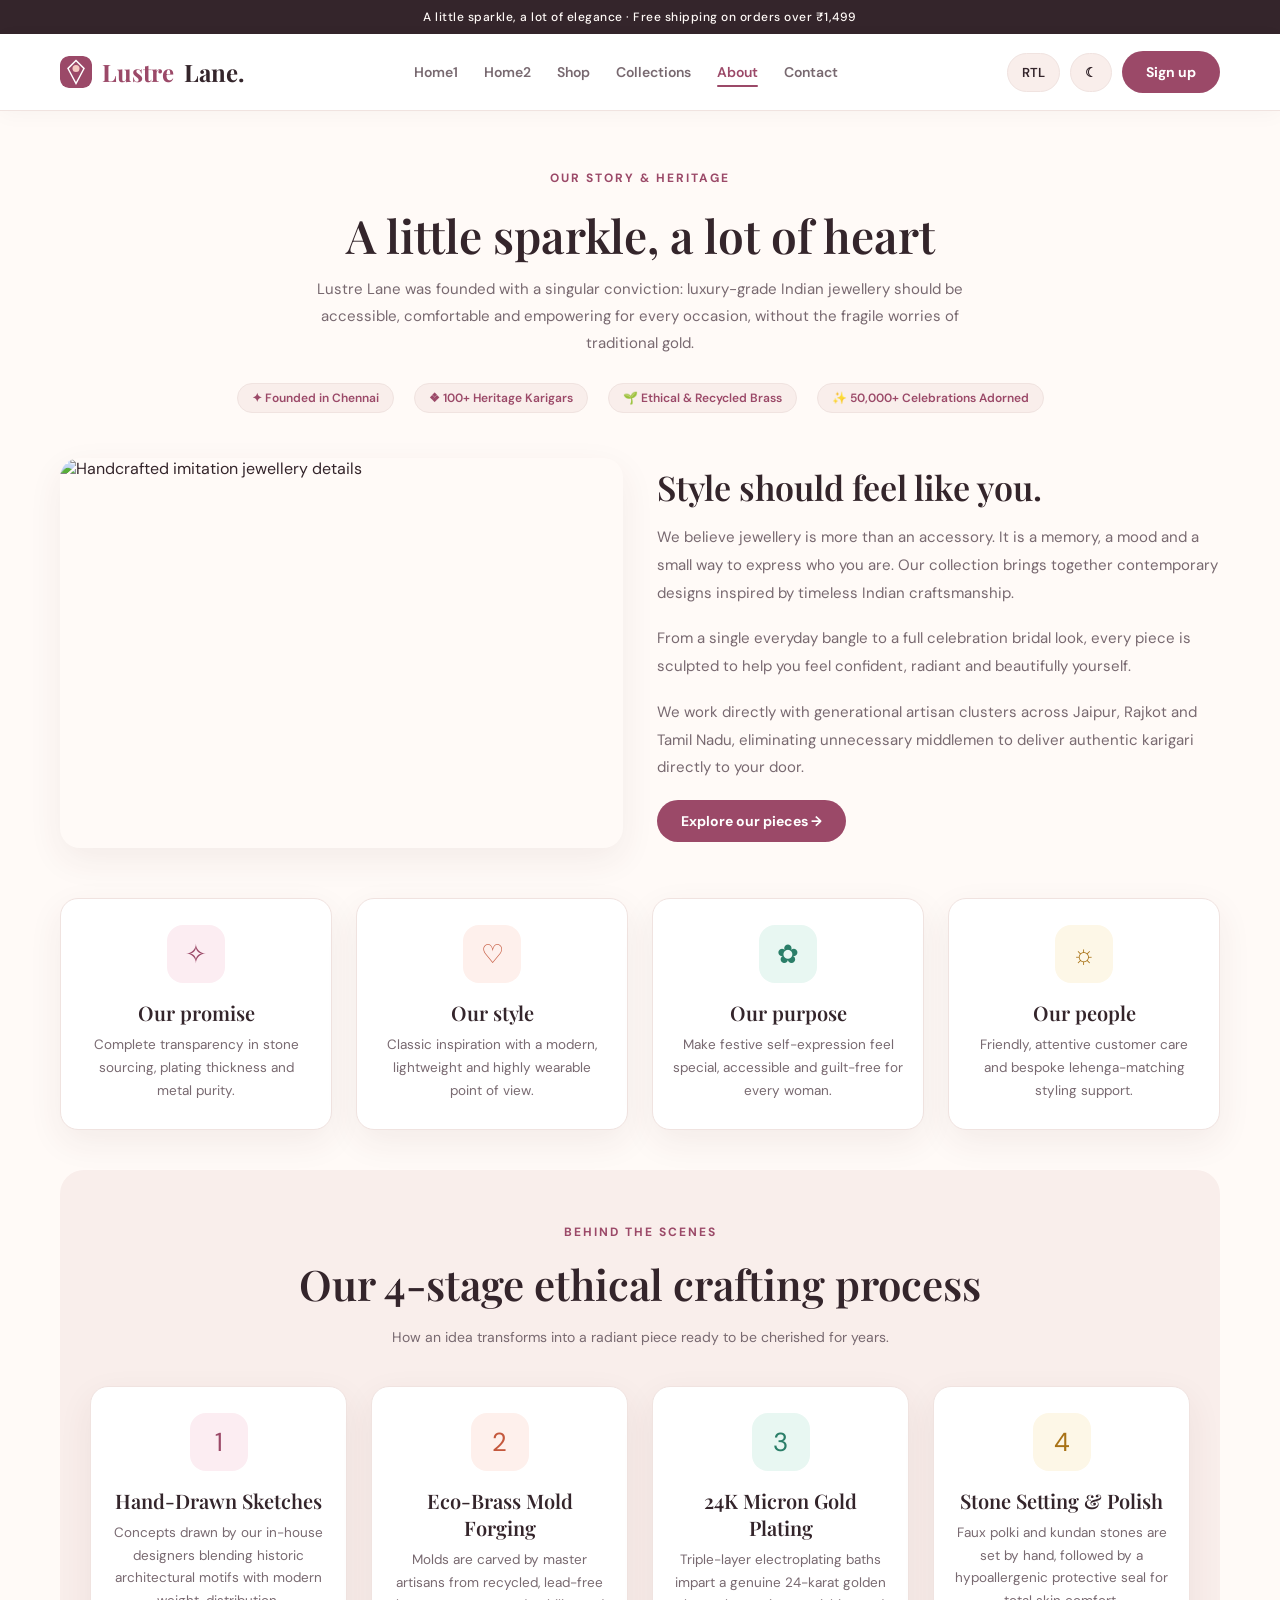
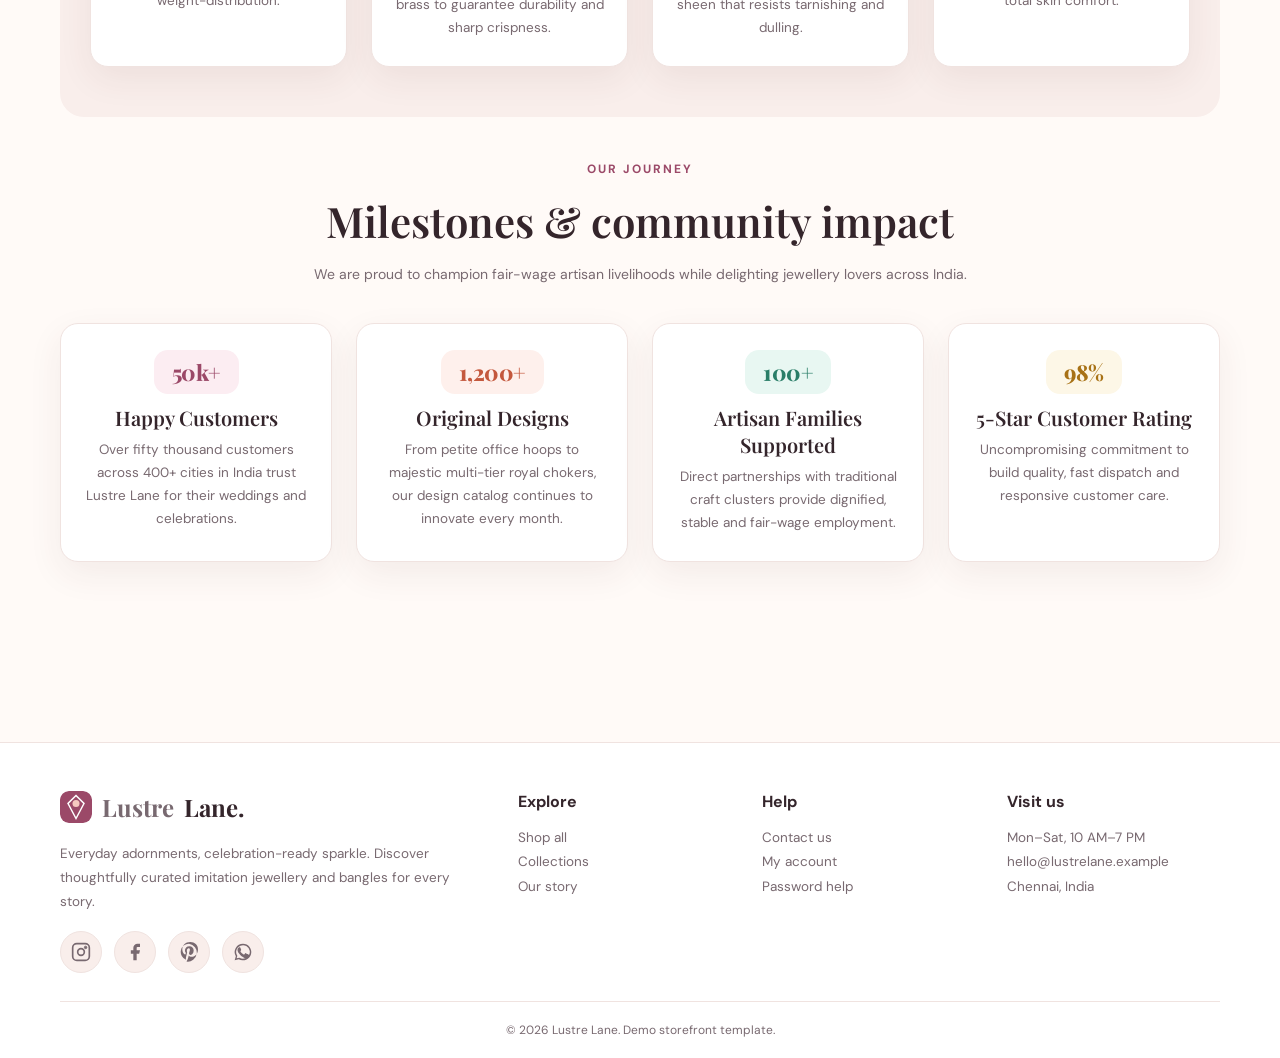
==== commit d9de5c8d: "Fix 8 UI bugs: brand name uniform size, milestone card padding, hamburger layout (RTL/theme outside)" ====
--- a/about.html
+++ b/about.html
@@ -133,22 +133,22 @@
       </div>
       <div class="features">
         <div class="feature">
-          <div class="emoji icon-style-1" style="font-weight:700;font-size:20px;">50k+</div>
+          <div class="stat-badge icon-style-1">50k+</div>
           <h3>Happy Customers</h3>
           <p>Over fifty thousand customers across 400+ cities in India trust Lustre Lane for their weddings and celebrations.</p>
         </div>
         <div class="feature">
-          <div class="emoji icon-style-2" style="font-weight:700;font-size:20px;">1,200+</div>
+          <div class="stat-badge icon-style-2">1,200+</div>
           <h3>Original Designs</h3>
           <p>From petite office hoops to majestic multi-tier royal chokers, our design catalog continues to innovate every month.</p>
         </div>
         <div class="feature">
-          <div class="emoji icon-style-3" style="font-weight:700;font-size:20px;">100+</div>
+          <div class="stat-badge icon-style-3">100+</div>
           <h3>Artisan Families Supported</h3>
           <p>Direct partnerships with traditional craft clusters provide dignified, stable and fair-wage employment.</p>
         </div>
         <div class="feature">
-          <div class="emoji icon-style-4" style="font-weight:700;font-size:20px;">98%</div>
+          <div class="stat-badge icon-style-4">98%</div>
           <h3>5-Star Customer Rating</h3>
           <p>Uncompromising commitment to build quality, fast dispatch and responsive customer care.</p>
         </div>
--- a/assets/style.css
+++ b/assets/style.css
@@ -60,6 +60,7 @@
   color: var(--text);
   font-family: 'DM Sans', sans-serif;
   transition: background-color .25s ease, color .25s ease;
+  overflow-x: hidden; /* Fix 4: prevent horizontal page slide */
 }
 
 a {
@@ -835,14 +836,15 @@
   margin-bottom: 24px;
 }
 
+/* Fix 1 & 8: Brand name same size in auth card as everywhere else (24px) */
 .auth-card-brand .logo {
-  font-size: 26px;
+  font-size: 24px;
   justify-content: center;
 }
 
 .auth-card-brand .brandlogo {
-  width: 38px;
-  height: 38px;
+  width: 32px;
+  height: 32px;
 }
 
 .auth-card-head {
@@ -862,9 +864,10 @@
   line-height: 1.6;
 }
 
-/* Social Login Buttons (Point 17) */
+/* Social Login Buttons (Point 17) — now appear below the submit button */
 .social-auth-wrap {
-  margin-bottom: 24px;
+  margin-top: 20px;
+  margin-bottom: 0;
 }
 
 .social-auth-buttons {
@@ -1362,6 +1365,11 @@
   border-top: 1px solid var(--line);
   padding: 48px 0 20px;
   margin-top: 50px;
+}
+
+/* Fix 1: Ensure footer brand name is same size as navbar (24px) */
+.footer .logo {
+  font: 700 24px 'Playfair Display', serif !important;
 }
 
 .footergrid {
@@ -1451,8 +1459,30 @@
 
 /* 850px & 768px Tablet & Mobile Breakpoint (Point 19: Hamburger Navigation) */
 @media (max-width: 850px) {
+  /* Fix 3: Hamburger layout — logo | navtools+hamburger all on one row */
+  .navinner {
+    flex-wrap: nowrap;
+    padding: 10px 0;
+  }
+
+  /* navtools stays visible to right of hamburger */
+  .navtools {
+    order: 3;
+    margin-left: auto;
+    gap: 8px;
+  }
+
   .nav-toggle {
     display: flex; /* Enable Hamburger */
+    order: 4;
+    margin-left: 8px;
+    flex-shrink: 0;
+  }
+
+  /* Logo stays left */
+  .logo {
+    order: 1;
+    flex-shrink: 0;
   }
 
   .navlinks {
@@ -1473,6 +1503,7 @@
     transform: translateY(-10px);
     transition: opacity .25s ease, transform .25s ease, visibility .25s ease;
     z-index: 99;
+    order: 2;
   }
 
   .navlinks.open {
@@ -1497,10 +1528,6 @@
     display: none;
   }
 
-  .navinner {
-    padding: 10px 0;
-  }
-
   .hero {
     grid-template-columns: 1fr;
     padding: 38px 0;
@@ -1535,6 +1562,47 @@
 
   .footergrid {
     grid-template-columns: repeat(2, 1fr);
+  }
+
+  /* Fix 4: Shop sizing table — prevent mobile overflow */
+  .sizing-table-wrap {
+    max-width: 100%;
+    overflow-x: auto;
+    -webkit-overflow-scrolling: touch;
+  }
+
+  .sizing-table {
+    font-size: 13px;
+    min-width: 320px;
+  }
+
+  .sizing-table th,
+  .sizing-table td {
+    padding: 10px 12px;
+  }
+
+  /* Fix 5: FAQ mobile — word break and proper wrapping */
+  .faq-question {
+    font-size: 14px;
+    padding: 14px 18px;
+    word-break: break-word;
+    white-space: normal;
+    gap: 10px;
+  }
+
+  .faq-question span:first-child {
+    flex: 1;
+    min-width: 0;
+    text-align: left;
+  }
+
+  .faq-answer {
+    padding: 0 18px;
+    font-size: 14px;
+  }
+
+  .faq-item.active .faq-answer {
+    padding: 0 18px 18px;
   }
 }
 
@@ -1586,8 +1654,14 @@
     grid-template-columns: 1fr;
   }
 
+  /* Fix 3: Hide sign-up btn on very small screens to fit logo + RTL + hamburger */
   .navtools .btn {
-    padding: 8px 14px;
+    display: none;
+  }
+
+  /* Fix 3: RTL/Theme buttons compact on mobile */
+  .navtools .iconbtn {
+    padding: 8px 12px;
     font-size: 12px;
   }
 
@@ -1599,4 +1673,60 @@
   .filter-pills {
     justify-content: center;
   }
-}
+
+  /* Fix 4: Sizing table extra compact on very small screens */
+  .sizing-table {
+    font-size: 12px;
+  }
+
+  .sizing-table th,
+  .sizing-table td {
+    padding: 8px 10px;
+  }
+
+  /* Fix 5: FAQ question compact on very small screens */
+  .faq-question {
+    font-size: 13.5px;
+    padding: 12px 16px;
+  }
+
+  .faq-answer {
+    font-size: 13.5px;
+    padding: 0 16px;
+  }
+
+  .faq-item.active .faq-answer {
+    padding: 0 16px 16px;
+  }
+
+  /* Fix 2: About milestone card — ensure number box fits */
+  .milestone-emoji-num {
+    min-width: auto;
+    padding: 6px 12px;
+    width: auto;
+    height: auto;
+    font-size: 18px !important;
+  }
+}
+
+/* Fix 2: Milestone stat badge — number text in colored box, no fixed height constraint */
+.stat-badge {
+  display: inline-flex;
+  align-items: center;
+  justify-content: center;
+  padding: 10px 18px;
+  border-radius: 14px;
+  font-weight: 800;
+  font-size: 22px;
+  font-family: 'Playfair Display', serif;
+  letter-spacing: -0.5px;
+  margin-bottom: 10px;
+  min-width: 70px;
+  width: fit-content;
+  line-height: 1.1;
+}
+
+.stat-badge.icon-style-1 { background: var(--icon-1-bg); color: var(--icon-1); }
+.stat-badge.icon-style-2 { background: var(--icon-2-bg); color: var(--icon-2); }
+.stat-badge.icon-style-3 { background: var(--icon-3-bg); color: var(--icon-3); }
+.stat-badge.icon-style-4 { background: var(--icon-4-bg); color: var(--icon-4); }
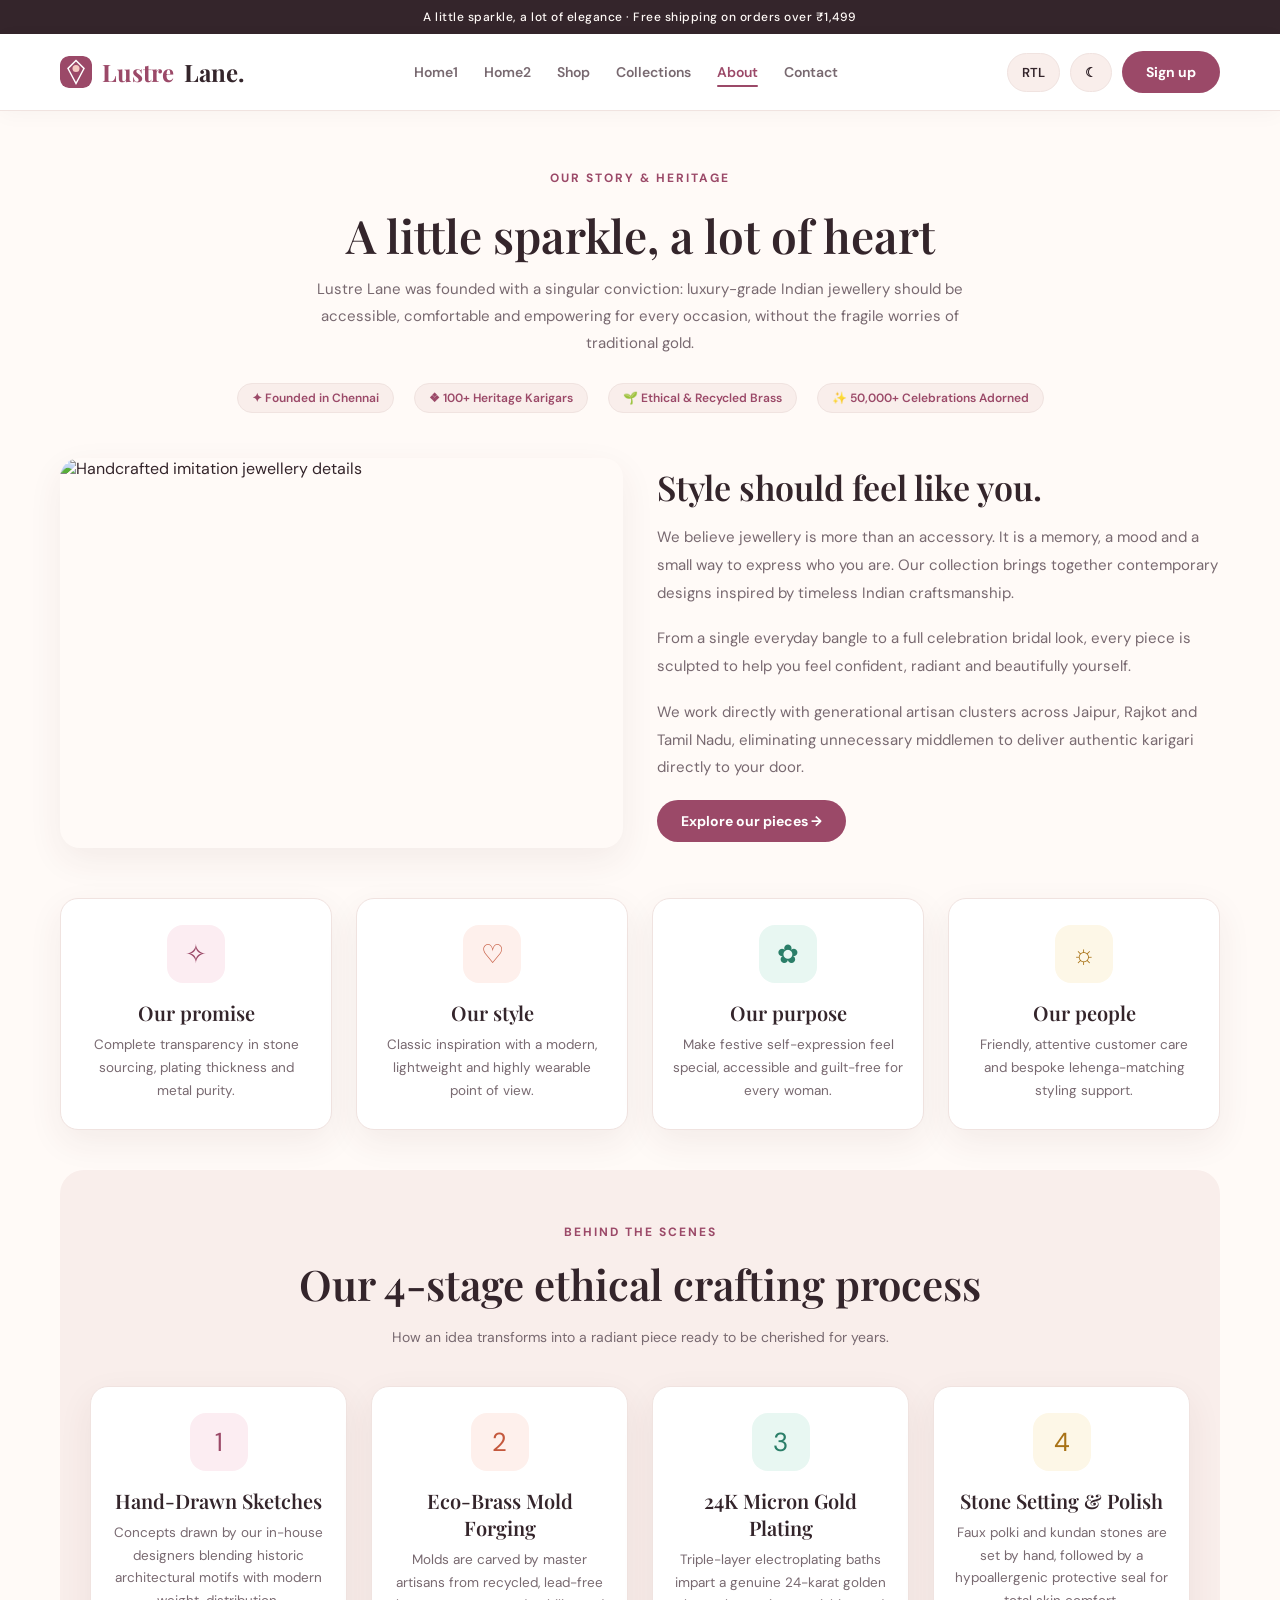
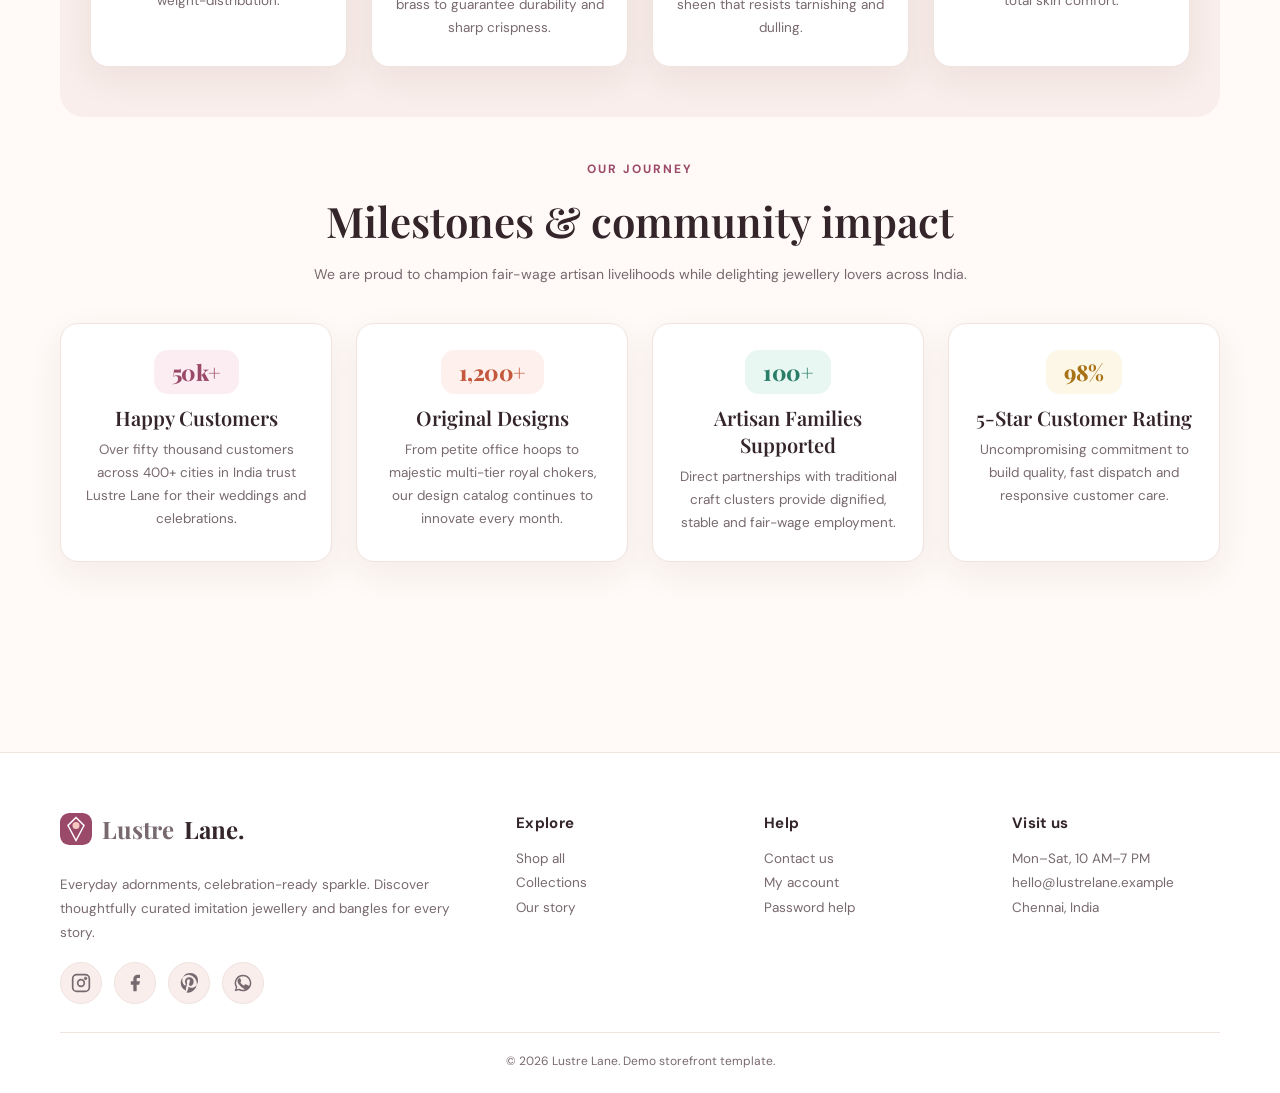
==== commit 980b666d: "Fix: responsive CSS rewrite, navbar mobile layout, Sign up btn in navtools, footer alignment all dev" ====
--- a/about.html
+++ b/about.html
@@ -1,4 +1,4 @@
-<!doctype html>
+﻿<!doctype html>
 <html lang="en" dir="ltr">
 <head>
   <meta charset="utf-8">
--- a/assets/style.css
+++ b/assets/style.css
@@ -1,4 +1,4 @@
-@import url('https://fonts.googleapis.com/css2?family=DM+Sans:wght@400;500;600;700&family=Playfair+Display:wght@500;600;700&display=swap');
+﻿@import url('https://fonts.googleapis.com/css2?family=DM+Sans:wght@400;500;600;700&family=Playfair+Display:wght@500;600;700&display=swap');
 
 :root {
   --bg: #fffaf7;
@@ -864,7 +864,7 @@
   line-height: 1.6;
 }
 
-/* Social Login Buttons (Point 17) — now appear below the submit button */
+/* Social Login Buttons (Point 17) â€” now appear below the submit button */
 .social-auth-wrap {
   margin-top: 20px;
   margin-bottom: 0;
@@ -1363,19 +1363,21 @@
 .footer {
   background: var(--surface);
   border-top: 1px solid var(--line);
-  padding: 48px 0 20px;
-  margin-top: 50px;
-}
-
-/* Fix 1: Ensure footer brand name is same size as navbar (24px) */
+  padding: 60px 0 24px;
+  margin-top: 60px;
+}
+
+/* Footer brand name same size as navbar (24px) */
 .footer .logo {
   font: 700 24px 'Playfair Display', serif !important;
+  margin-bottom: 14px;
 }
 
 .footergrid {
   display: grid;
   grid-template-columns: 2fr 1fr 1fr 1fr;
-  gap: 32px;
+  gap: 40px;
+  align-items: start;
 }
 
 .footer p, .footer a {
@@ -1391,8 +1393,10 @@
 .footer h4 {
   margin-top: 0;
   margin-bottom: 14px;
-  font-size: 16px;
-  color: var(--text);
+  font-size: 15px;
+  font-weight: 700;
+  color: var(--text);
+  letter-spacing: .3px;
 }
 
 .copyright {
@@ -1419,80 +1423,36 @@
   color: var(--muted);
 }
 
-/* Responsive & Breakpoint Rules (Fixes Point 19: Hamburger Menu & Point 20: 1024px CTA Misalignment) */
-
-/* 1024px Breakpoint Fix (Point 20) */
+/* ============================================================
+   RESPONSIVE BREAKPOINTS
+   ============================================================ */
+
+/* 1024px - tablet landscape */
 @media (max-width: 1024px) {
-  .hero {
-    gap: 32px;
-  }
-  .heroactions {
-    display: flex;
-    flex-wrap: wrap;
-    gap: 12px;
-    align-items: center;
-    justify-content: flex-start;
-  }
-  .heroactions .btn {
-    white-space: nowrap;
-    text-align: center;
-  }
-  .banner {
-    padding: 40px;
-    gap: 20px;
-  }
-  .banner .btn {
-    white-space: nowrap;
-    flex-shrink: 0;
-  }
-  .productfoot {
-    gap: 8px;
-  }
-  .productfoot .textlink, .productfoot .btn, .card-cta {
-    padding: 8px 14px;
-    font-size: 12.5px;
-  }
-  .categories, .products {
-    gap: 16px;
-  }
-}
-
-/* 850px & 768px Tablet & Mobile Breakpoint (Point 19: Hamburger Navigation) */
+  .hero { gap: 32px; }
+  .heroactions { display: flex; flex-wrap: wrap; gap: 12px; align-items: center; justify-content: flex-start; }
+  .heroactions .btn { white-space: nowrap; }
+  .banner { padding: 40px; gap: 20px; }
+  .banner .btn { white-space: nowrap; flex-shrink: 0; }
+  .productfoot { gap: 8px; }
+  .productfoot .textlink, .productfoot .btn, .card-cta { padding: 8px 14px; font-size: 12.5px; }
+  .categories, .products { gap: 16px; }
+}
+
+/* 850px - hamburger breakpoint */
 @media (max-width: 850px) {
-  /* Fix 3: Hamburger layout — logo | navtools+hamburger all on one row */
-  .navinner {
-    flex-wrap: nowrap;
-    padding: 10px 0;
-  }
-
-  /* navtools stays visible to right of hamburger */
-  .navtools {
-    order: 3;
-    margin-left: auto;
-    gap: 8px;
-  }
-
-  .nav-toggle {
-    display: flex; /* Enable Hamburger */
-    order: 4;
-    margin-left: 8px;
-    flex-shrink: 0;
-  }
-
-  /* Logo stays left */
-  .logo {
-    order: 1;
-    flex-shrink: 0;
-  }
-
+  /* Navbar: logo left, navtools+hamburger right, navlinks as dropdown */
+  .navinner { flex-wrap: nowrap; padding: 10px 0; position: relative; }
+  .navinner > .logo { order: 1; flex-shrink: 0; }
   .navlinks {
+    order: 2;
     position: absolute;
     top: 100%;
     left: 0;
     right: 0;
     background: var(--surface);
     border-bottom: 2px solid var(--line);
-    box-shadow: 0 16px 30px rgba(0, 0, 0, 0.1);
+    box-shadow: 0 16px 30px rgba(0,0,0,.12);
     flex-direction: column;
     align-items: stretch;
     gap: 0;
@@ -1500,216 +1460,65 @@
     opacity: 0;
     visibility: hidden;
     pointer-events: none;
-    transform: translateY(-10px);
+    transform: translateY(-8px);
     transition: opacity .25s ease, transform .25s ease, visibility .25s ease;
-    z-index: 99;
-    order: 2;
+    z-index: 999;
   }
-
-  .navlinks.open {
-    opacity: 1;
-    visibility: visible;
-    pointer-events: auto;
-    transform: translateY(0);
-  }
-
-  .navlinks a {
-    padding: 14px 0;
-    border-bottom: 1px solid var(--line);
-    font-size: 15px;
-    font-weight: 600;
-  }
-
-  .navlinks a:last-child {
-    border-bottom: 0;
-  }
-
-  .navlinks a.active::after {
-    display: none;
-  }
-
-  .hero {
-    grid-template-columns: 1fr;
-    padding: 38px 0;
-    text-align: center;
-  }
-
-  .hero p {
-    margin: 0 auto;
-  }
-
-  .heroactions {
-    justify-content: center;
-  }
-
-  .heroimg {
-    height: 380px;
-    max-width: 480px;
-    margin: auto;
-  }
-
-  .categories, .products, .features, .testimonials {
-    grid-template-columns: repeat(2, 1fr);
-  }
-
-  .contentgrid {
-    grid-template-columns: 1fr;
-  }
-
-  .contact-grid {
-    grid-template-columns: 1fr;
-  }
-
-  .footergrid {
-    grid-template-columns: repeat(2, 1fr);
-  }
-
-  /* Fix 4: Shop sizing table — prevent mobile overflow */
-  .sizing-table-wrap {
-    max-width: 100%;
-    overflow-x: auto;
-    -webkit-overflow-scrolling: touch;
-  }
-
-  .sizing-table {
-    font-size: 13px;
-    min-width: 320px;
-  }
-
-  .sizing-table th,
-  .sizing-table td {
-    padding: 10px 12px;
-  }
-
-  /* Fix 5: FAQ mobile — word break and proper wrapping */
-  .faq-question {
-    font-size: 14px;
-    padding: 14px 18px;
-    word-break: break-word;
-    white-space: normal;
-    gap: 10px;
-  }
-
-  .faq-question span:first-child {
-    flex: 1;
-    min-width: 0;
-    text-align: left;
-  }
-
-  .faq-answer {
-    padding: 0 18px;
-    font-size: 14px;
-  }
-
-  .faq-item.active .faq-answer {
-    padding: 0 18px 18px;
-  }
-}
-
-/* 520px Mobile Breakpoint */
+  .navlinks.open { opacity: 1; visibility: visible; pointer-events: auto; transform: translateY(0); }
+  .navlinks a { padding: 14px 0; border-bottom: 1px solid var(--line); font-size: 15px; font-weight: 600; color: var(--text); }
+  .navlinks a:last-child { border-bottom: 0; }
+  .navlinks a.active::after { display: none; }
+  .navtools { order: 3; margin-left: auto; display: flex; align-items: center; gap: 8px; flex-shrink: 0; }
+  .nav-toggle { display: flex; order: 4; margin-left: 8px; flex-shrink: 0; }
+
+  /* Layout */
+  .hero { grid-template-columns: 1fr; padding: 38px 0; text-align: center; }
+  .hero p { margin: 0 auto; }
+  .heroactions { justify-content: center; }
+  .heroimg { height: 380px; max-width: 480px; margin: auto; }
+  .categories, .products, .features, .testimonials { grid-template-columns: repeat(2, 1fr); }
+  .contentgrid { grid-template-columns: 1fr; }
+  .contact-grid { grid-template-columns: 1fr; }
+  .footergrid { grid-template-columns: repeat(2, 1fr); gap: 28px; }
+  .sizing-table-wrap { max-width: 100%; overflow-x: auto; -webkit-overflow-scrolling: touch; }
+  .sizing-table { font-size: 13px; min-width: 320px; }
+  .sizing-table th, .sizing-table td { padding: 10px 12px; }
+  .faq-question { font-size: 14px; padding: 14px 18px; word-break: break-word; white-space: normal; gap: 10px; }
+  .faq-question span:first-child { flex: 1; min-width: 0; text-align: left; }
+  .faq-answer { padding: 0 18px; font-size: 14px; }
+  .faq-item.active .faq-answer { padding: 0 18px 18px; }
+}
+
+/* 520px - mobile */
 @media (max-width: 520px) {
-  .topbar {
-    font-size: 11px;
-    padding: 7px 10px;
-  }
-
-  .categories, .products, .features, .testimonials, .footergrid {
-    grid-template-columns: 1fr;
-  }
-
-  .banner {
-    padding: 28px 20px;
-    display: flex;
-    flex-direction: column;
-    text-align: center;
-    gap: 18px;
-  }
-
-  .banner .btn {
-    width: 100%;
-  }
-
-  .heroimg {
-    height: 300px;
-  }
-
-  .map-frame-wrap {
-    height: 280px;
-  }
-
-  .map-header {
-    flex-direction: column;
-    align-items: flex-start;
-  }
-
-  .map-header .btn {
-    width: 100%;
-  }
-
-  .auth-card {
-    padding: 30px 20px;
-  }
-
-  .social-auth-buttons {
-    grid-template-columns: 1fr;
-  }
-
-  /* Fix 3: Hide sign-up btn on very small screens to fit logo + RTL + hamburger */
-  .navtools .btn {
-    display: none;
-  }
-
-  /* Fix 3: RTL/Theme buttons compact on mobile */
-  .navtools .iconbtn {
-    padding: 8px 12px;
-    font-size: 12px;
-  }
-
-  .filter-bar {
-    flex-direction: column;
-    align-items: stretch;
-  }
-
-  .filter-pills {
-    justify-content: center;
-  }
-
-  /* Fix 4: Sizing table extra compact on very small screens */
-  .sizing-table {
-    font-size: 12px;
-  }
-
-  .sizing-table th,
-  .sizing-table td {
-    padding: 8px 10px;
-  }
-
-  /* Fix 5: FAQ question compact on very small screens */
-  .faq-question {
-    font-size: 13.5px;
-    padding: 12px 16px;
-  }
-
-  .faq-answer {
-    font-size: 13.5px;
-    padding: 0 16px;
-  }
-
-  .faq-item.active .faq-answer {
-    padding: 0 16px 16px;
-  }
-
-  /* Fix 2: About milestone card — ensure number box fits */
-  .milestone-emoji-num {
-    min-width: auto;
-    padding: 6px 12px;
-    width: auto;
-    height: auto;
-    font-size: 18px !important;
-  }
-}
-
-/* Fix 2: Milestone stat badge — number text in colored box, no fixed height constraint */
+  .topbar { font-size: 11px; padding: 7px 10px; }
+  .categories, .products, .features, .testimonials, .footergrid { grid-template-columns: 1fr; }
+  .footergrid { gap: 24px; text-align: center; }
+  .footer .social-icons { justify-content: center; }
+  .social-icons { justify-content: center; gap: 8px; }
+  .social-icon-btn { width: 36px; height: 36px; }
+  .banner { padding: 28px 20px; display: flex; flex-direction: column; text-align: center; gap: 18px; }
+  .banner .btn { width: 100%; }
+  .heroimg { height: 300px; }
+  .map-frame-wrap { height: 280px; }
+  .map-header { flex-direction: column; align-items: flex-start; }
+  .map-header .btn { width: 100%; }
+  .auth-card { padding: 30px 20px; }
+  .social-auth-buttons { grid-template-columns: 1fr; }
+  /* Keep sign-up button visible but compact */
+  .navtools { gap: 6px; }
+  .navtools .btn { padding: 8px 14px; font-size: 12px; white-space: nowrap; }
+  .navtools .iconbtn { padding: 8px 10px; font-size: 12px; }
+  .filter-bar { flex-direction: column; align-items: stretch; }
+  .filter-pills { justify-content: center; }
+  .sizing-table { font-size: 12px; }
+  .sizing-table th, .sizing-table td { padding: 8px 10px; }
+  .faq-question { font-size: 13.5px; padding: 12px 16px; }
+  .faq-answer { font-size: 13.5px; padding: 0 16px; }
+  .faq-item.active .faq-answer { padding: 0 16px 16px; }
+}
+
+/* Stat badge - About page milestone numbers */
 .stat-badge {
   display: inline-flex;
   align-items: center;
@@ -1725,8 +1534,7 @@
   width: fit-content;
   line-height: 1.1;
 }
-
 .stat-badge.icon-style-1 { background: var(--icon-1-bg); color: var(--icon-1); }
 .stat-badge.icon-style-2 { background: var(--icon-2-bg); color: var(--icon-2); }
 .stat-badge.icon-style-3 { background: var(--icon-3-bg); color: var(--icon-3); }
-.stat-badge.icon-style-4 { background: var(--icon-4-bg); color: var(--icon-4); }
+.stat-badge.icon-style-4 { background: var(--icon-4-bg); color: var(--icon-4); }
